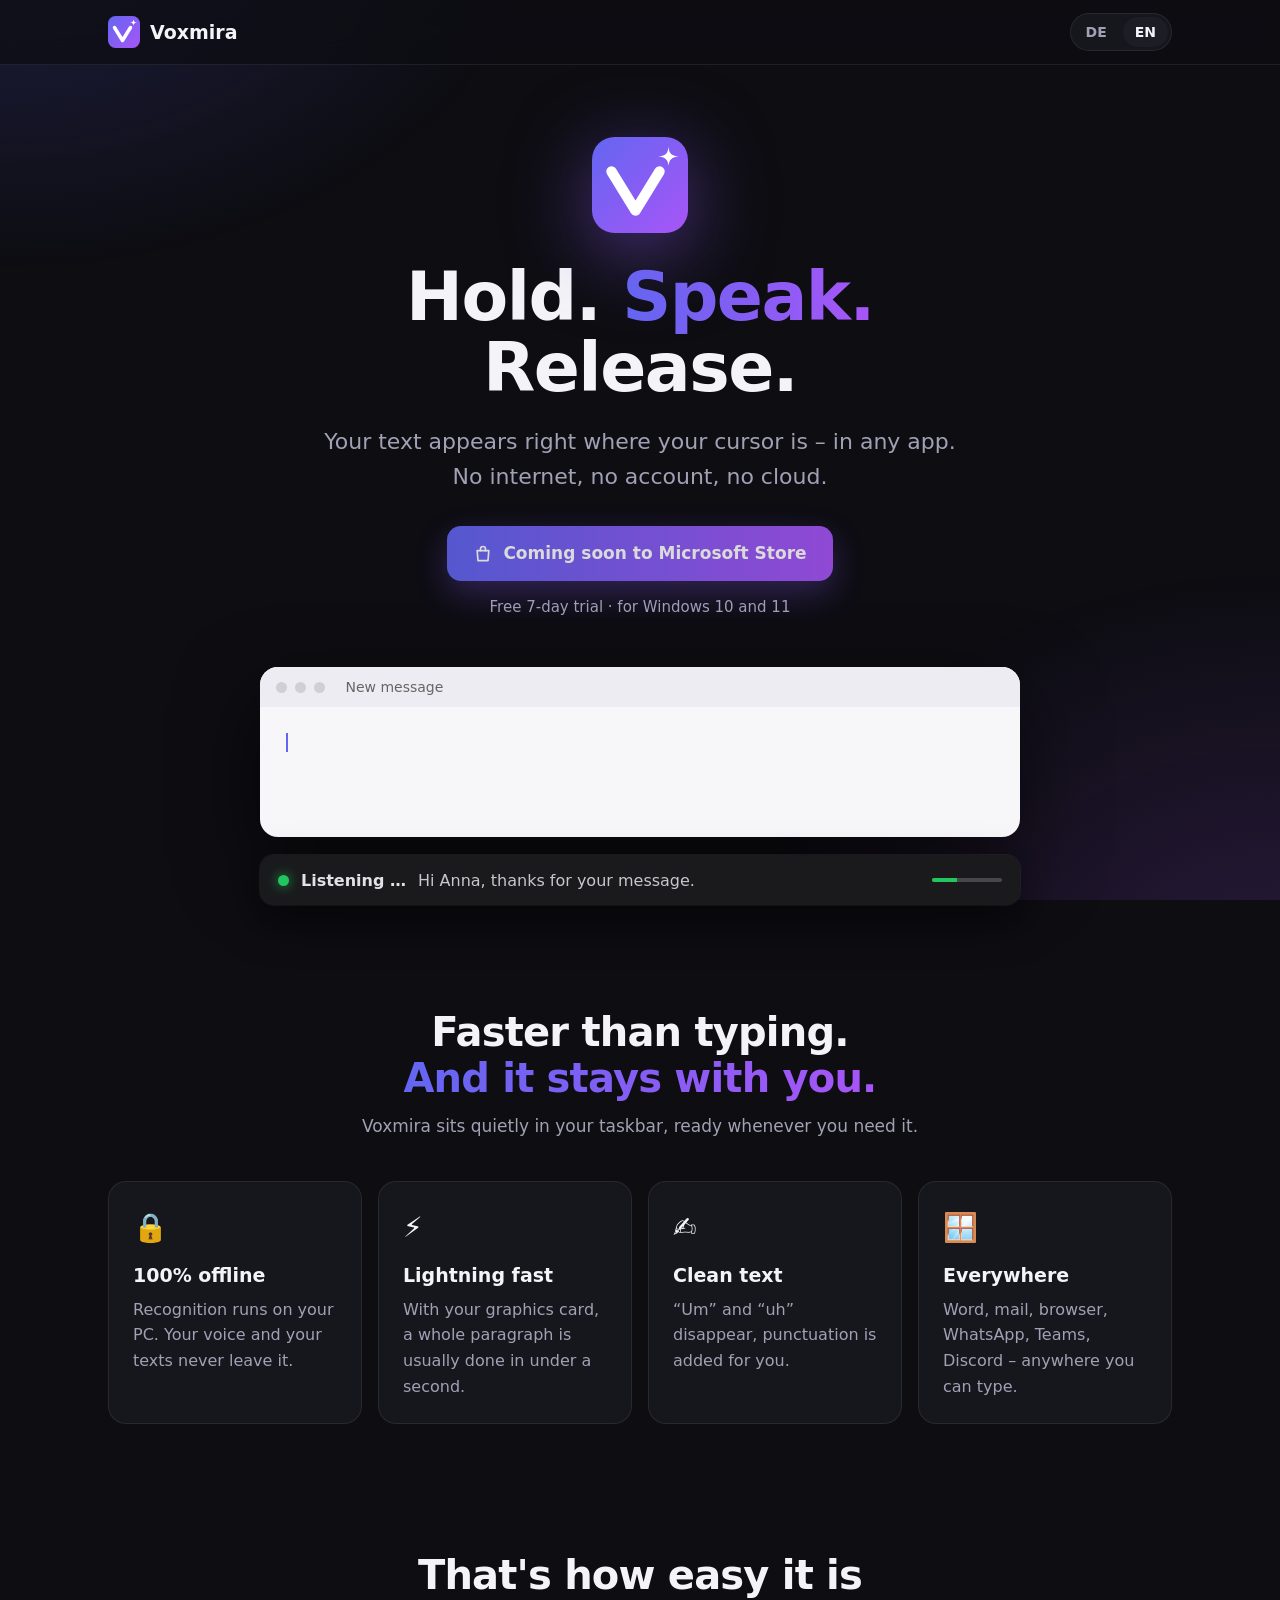
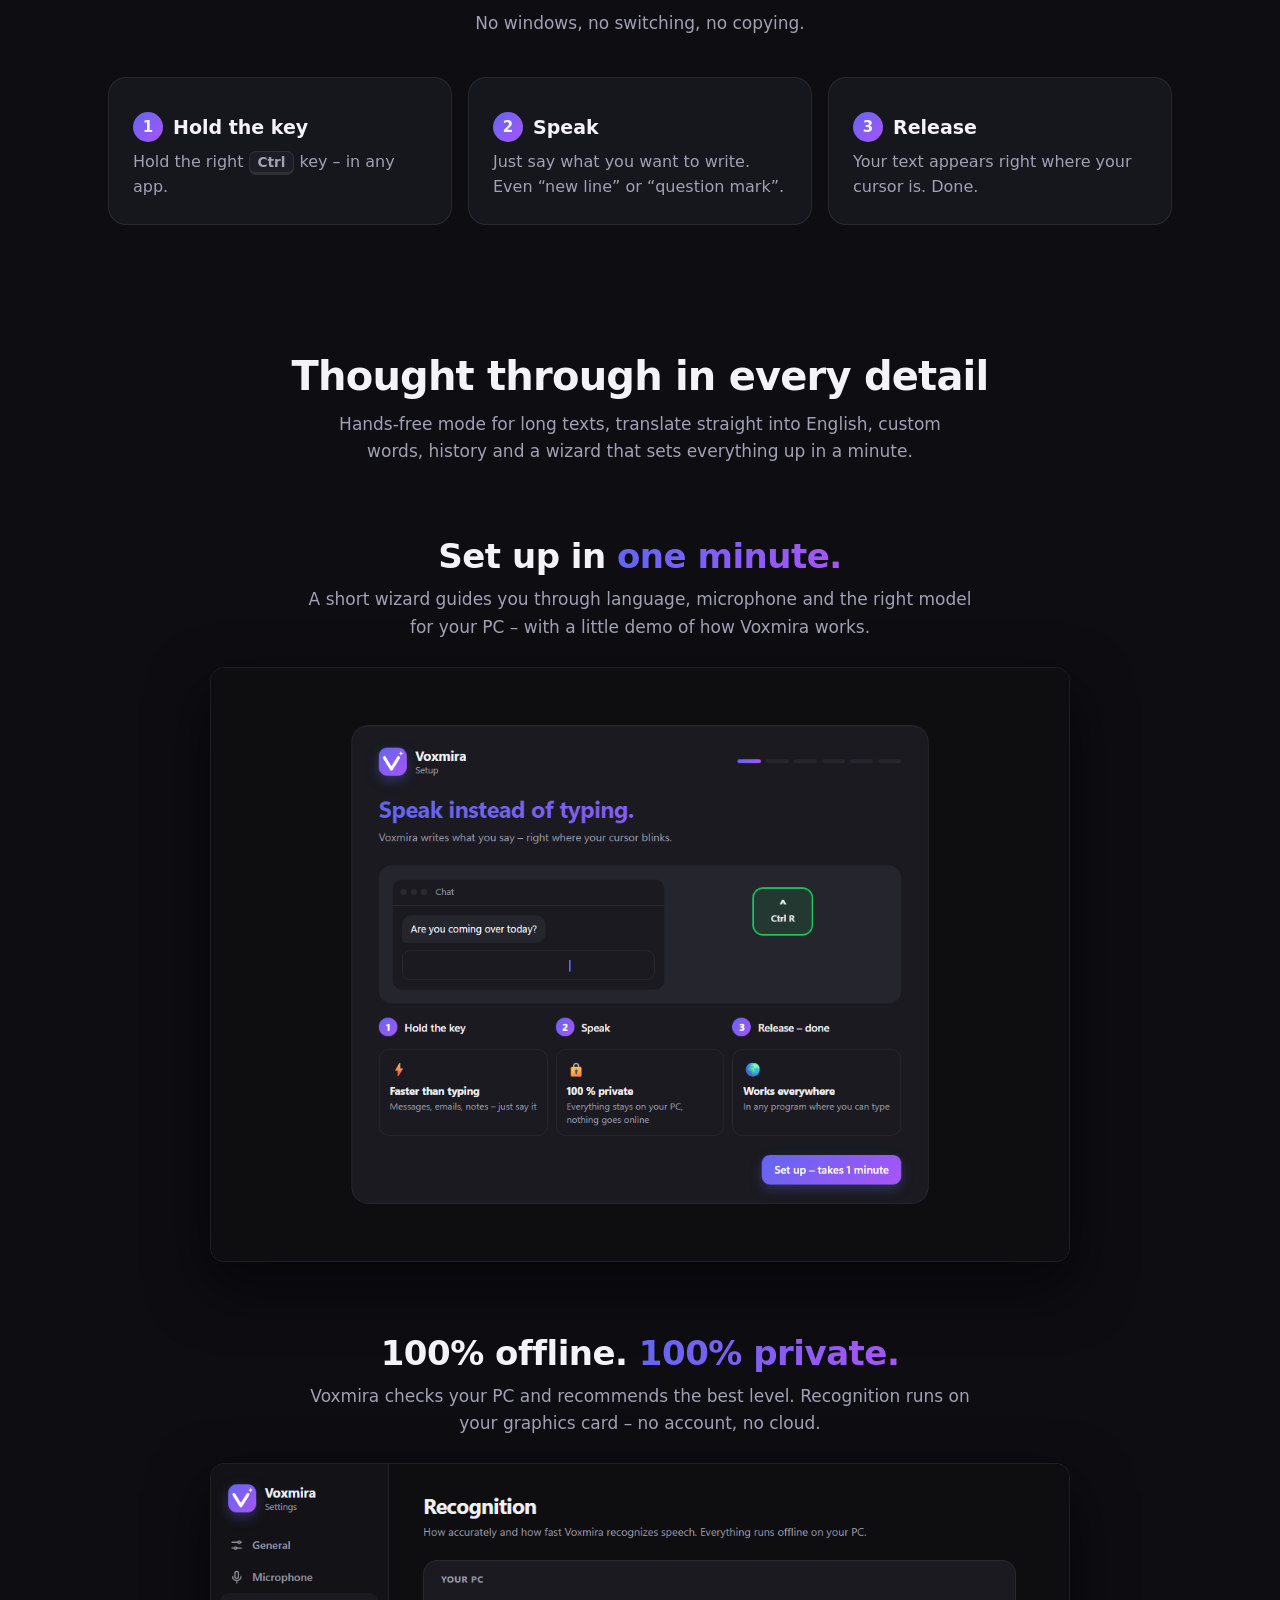
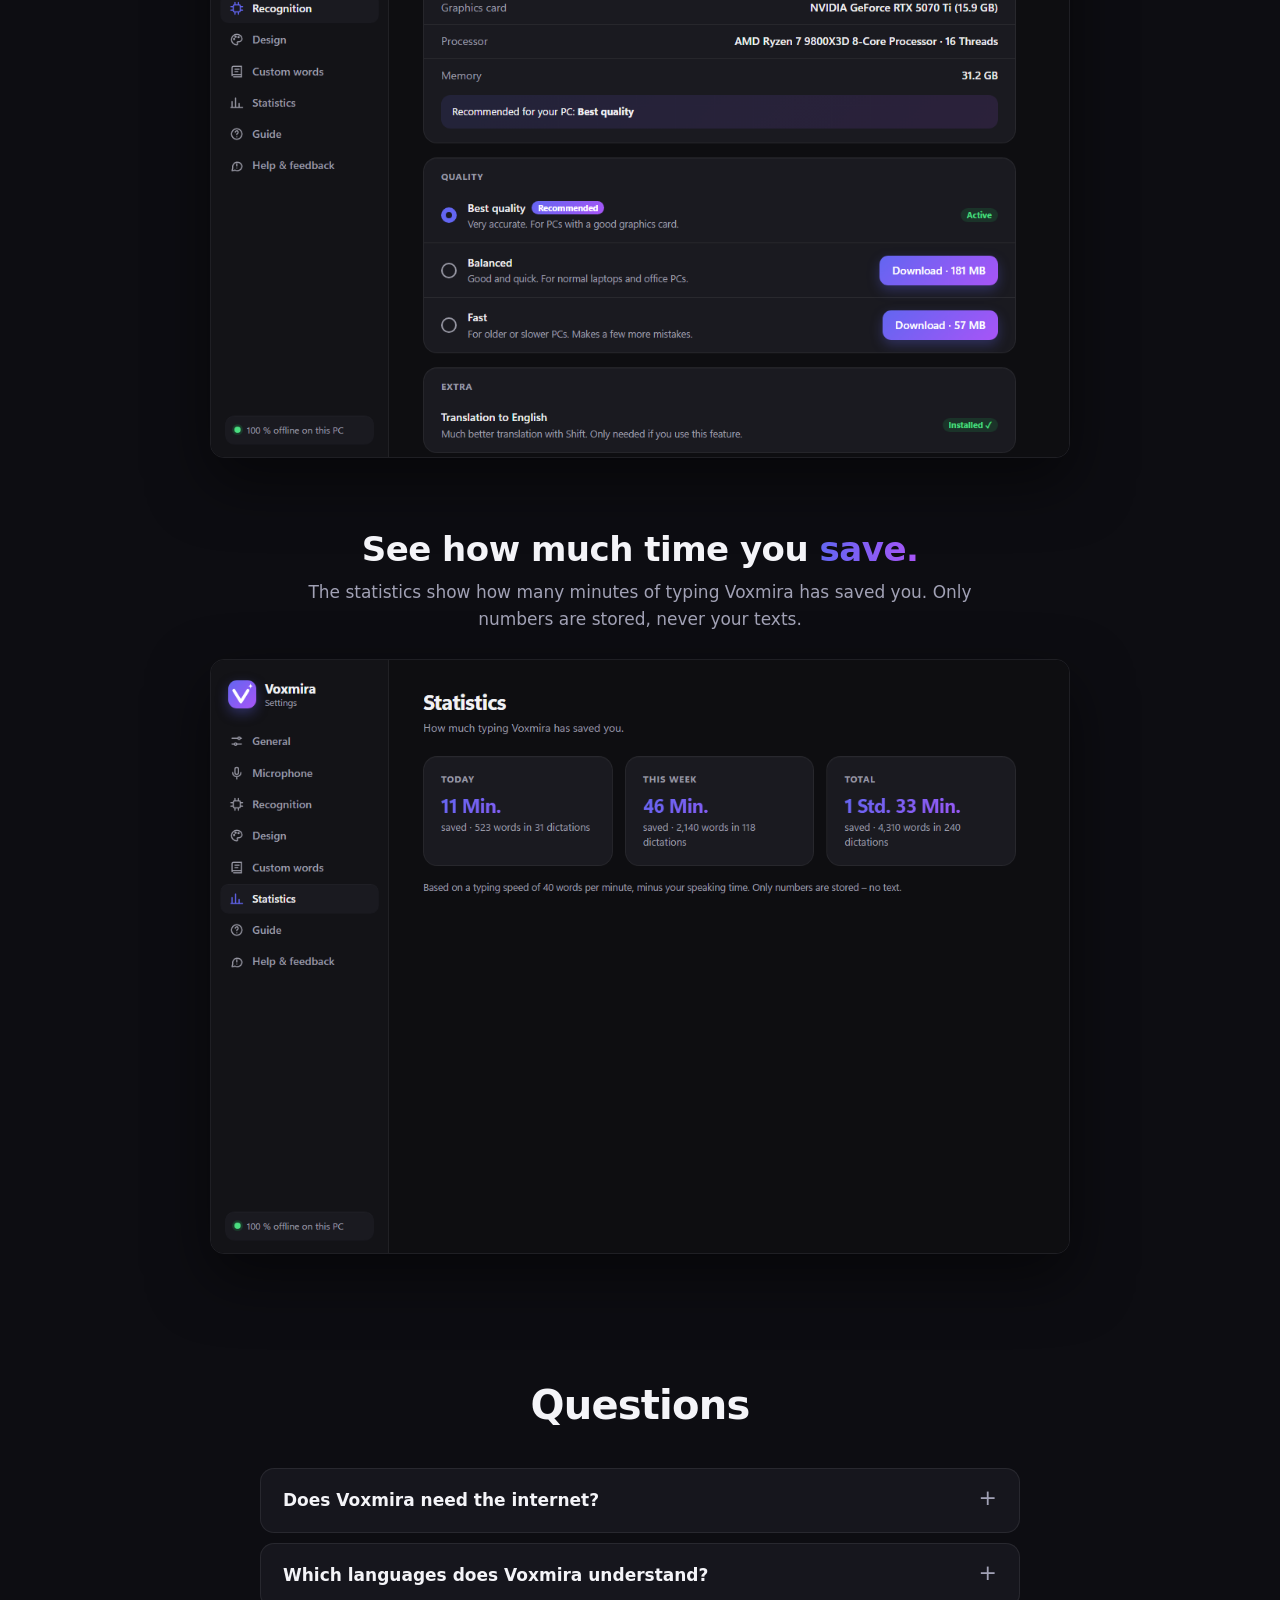
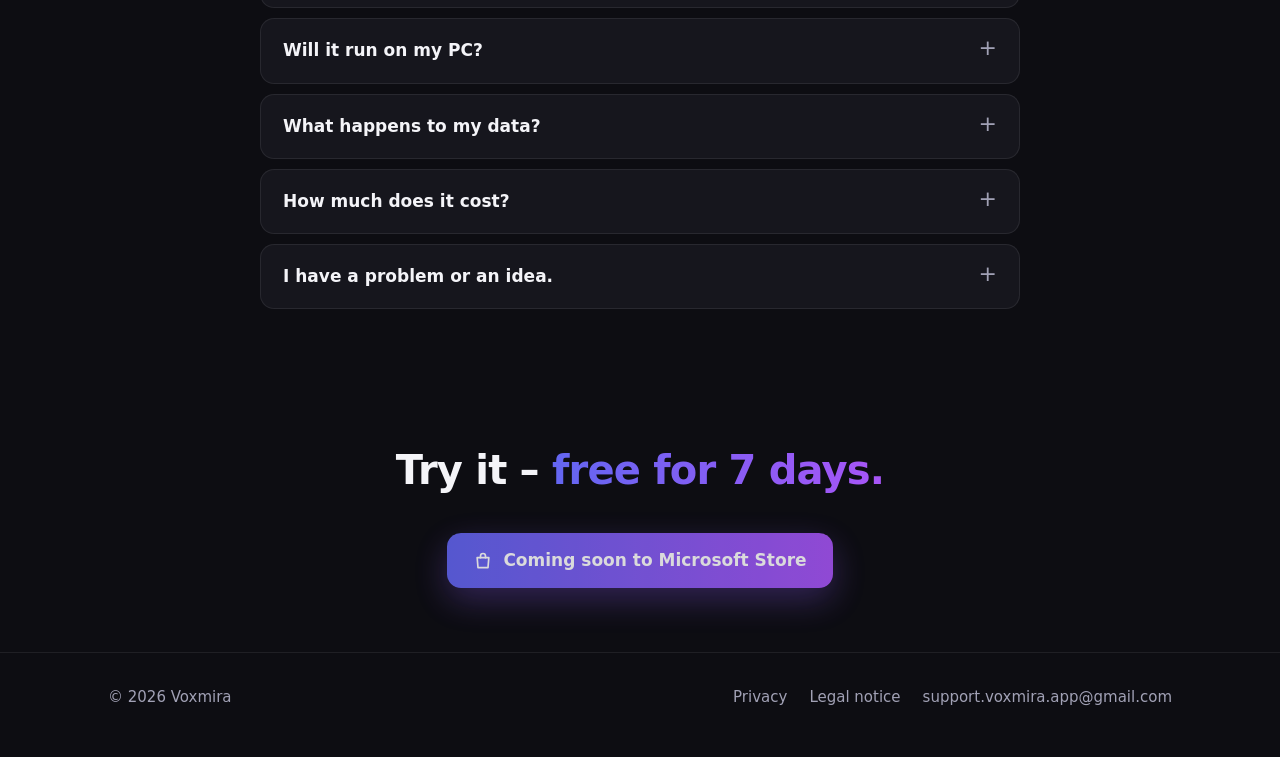
==== index.html @ 4a64843c "Datenschutz: USA-Übermittlung, Gmail, Speicherdauer, Rechtsgrundlage Download; Impressum: Wirtschaft" ====
<!doctype html>
<html lang="de" data-lang="de">
<head>
<meta charset="utf-8">
<meta name="viewport" content="width=device-width, initial-scale=1">
<title>Voxmira – Sprechen statt tippen</title>
<meta name="description" content="Voxmira: Taste halten, sprechen, loslassen – dein Text steht sofort dort, wo der Cursor blinkt. In jedem Programm, 100 % offline. Für Windows.">
<meta property="og:title" content="Voxmira – Sprechen statt tippen">
<meta property="og:description" content="Taste halten, sprechen, loslassen. In jedem Programm, 100 % offline.">
<!-- Vorschau beim Teilen (WhatsApp, X, …): Bild-Adresse muss vollständig sein. Bei eigener Domain hier anpassen. -->
<meta property="og:type" content="website">
<meta property="og:url" content="https://voxmira.github.io/">
<meta property="og:site_name" content="Voxmira">
<meta property="og:image" content="https://voxmira.github.io/img/werbebild-de.png">
<meta property="og:image:width" content="1920">
<meta property="og:image:height" content="1080">
<meta name="twitter:card" content="summary_large_image">
<link rel="icon" href="logo.svg" type="image/svg+xml">
<link rel="stylesheet" href="style.css?v=5">
<script src="config.js?v=5"></script>
</head>
<body>

<header class="top">
  <div class="wrap">
    <a class="brand" href="./"><img src="logo.svg" alt="">Voxmira</a>
    <div class="langs" role="group" aria-label="Sprache / Language">
      <button data-l="de" onclick="setLang('de')">DE</button>
      <button data-l="en" onclick="setLang('en')">EN</button>
    </div>
  </div>
</header>

<main>
  <div class="wrap hero">
    <img class="icon" src="logo.svg" alt="Voxmira">
    <h1 lang="de">Taste halten. <span class="grad">Sprechen.</span><br>Loslassen.</h1>
    <h1 lang="en">Hold. <span class="grad">Speak.</span><br>Release.</h1>
    <p class="lead" lang="de">Dein Text steht sofort dort, wo der Cursor blinkt – in jedem Programm. Ohne Internet, ohne Konto, ohne Cloud.</p>
    <p class="lead" lang="en">Your text appears right where your cursor is – in any app. No internet, no account, no cloud.</p>
    <a class="btn" data-store>
      <svg viewBox="0 0 24 24" fill="none" stroke="currentColor" stroke-width="2" stroke-linecap="round" stroke-linejoin="round"><path d="M5 8h14l-1 12H6L5 8z"/><path d="M9 8V6a3 3 0 0 1 6 0v2"/></svg>
      <span data-store-label>Im Microsoft Store holen</span>
    </a>
    <p class="note" lang="de">7 Tage kostenlos testen · für Windows 10 und 11</p>
    <p class="note" lang="en">Free 7-day trial · for Windows 10 and 11</p>

    <!-- Kleine Vorführung: Text wird diktiert und eingefügt -->
    <div class="demo" aria-hidden="true">
      <div class="win">
        <div class="bar"><i></i><i></i><i></i>&nbsp;<span lang="de">Neue Nachricht</span><span lang="en">New message</span></div>
        <div class="body"><span id="demoText"></span><span class="caret"></span></div>
      </div>
      <div class="vbar idle" id="demoBar"><div class="dot"></div><b id="demoStatus"></b><span id="demoLive"></span><div class="lvl"><i id="demoLvl"></i></div></div>
    </div>
  </div>

  <section>
    <div class="wrap">
      <h2 lang="de">Schneller als tippen.<br><span class="grad">Und es bleibt bei dir.</span></h2>
      <h2 lang="en">Faster than typing.<br><span class="grad">And it stays with you.</span></h2>
      <p class="sub" lang="de">Voxmira sitzt unauffällig in der Taskleiste und ist da, wann immer du es brauchst.</p>
      <p class="sub" lang="en">Voxmira sits quietly in your taskbar, ready whenever you need it.</p>
      <div class="grid">
        <div class="card"><div class="emo">🔒</div>
          <h3 lang="de">100 % offline</h3><h3 lang="en">100% offline</h3>
          <p lang="de">Die Erkennung läuft auf deinem PC. Deine Stimme und deine Texte gehen nirgendwohin.</p>
          <p lang="en">Recognition runs on your PC. Your voice and your texts never leave it.</p></div>
        <div class="card"><div class="emo">⚡</div>
          <h3 lang="de">Blitzschnell</h3><h3 lang="en">Lightning fast</h3>
          <p lang="de">Mit deiner Grafikkarte ist ein ganzer Absatz meist in unter einer Sekunde fertig.</p>
          <p lang="en">With your graphics card, a whole paragraph is usually done in under a second.</p></div>
        <div class="card"><div class="emo">✍️</div>
          <h3 lang="de">Sauberer Text</h3><h3 lang="en">Clean text</h3>
          <p lang="de">„Äh“ und „ähm“ verschwinden, Satzzeichen kommen von selbst.</p>
          <p lang="en">“Um” and “uh” disappear, punctuation is added for you.</p></div>
        <div class="card"><div class="emo">🪟</div>
          <h3 lang="de">Überall</h3><h3 lang="en">Everywhere</h3>
          <p lang="de">Word, Mail, Browser, WhatsApp, Teams, Discord – überall, wo du tippen kannst.</p>
          <p lang="en">Word, mail, browser, WhatsApp, Teams, Discord – anywhere you can type.</p></div>
      </div>
    </div>
  </section>

  <section>
    <div class="wrap">
      <h2 lang="de">So einfach geht's</h2><h2 lang="en">That's how easy it is</h2>
      <p class="sub" lang="de">Keine Fenster, kein Umschalten, kein Kopieren.</p>
      <p class="sub" lang="en">No windows, no switching, no copying.</p>
      <div class="grid steps">
        <div class="card">
          <h3 lang="de">Taste halten</h3><h3 lang="en">Hold the key</h3>
          <p lang="de">Halte die rechte <kbd>Strg</kbd>-Taste gedrückt – in jedem Programm.</p>
          <p lang="en">Hold the right <kbd>Ctrl</kbd> key – in any app.</p></div>
        <div class="card">
          <h3 lang="de">Sprechen</h3><h3 lang="en">Speak</h3>
          <p lang="de">Sag einfach, was du schreiben willst. Auch „neue Zeile“ oder „Fragezeichen“.</p>
          <p lang="en">Just say what you want to write. Even “new line” or “question mark”.</p></div>
        <div class="card">
          <h3 lang="de">Loslassen</h3><h3 lang="en">Release</h3>
          <p lang="de">Der Text steht sofort da, wo dein Cursor blinkt. Fertig.</p>
          <p lang="en">Your text appears right where your cursor is. Done.</p></div>
      </div>
    </div>
  </section>

  <section>
    <div class="wrap">
      <h2 lang="de">Durchdacht bis ins Detail</h2><h2 lang="en">Thought through in every detail</h2>
      <p class="sub" lang="de">Freihand-Modus für lange Texte, direkt ins Englische übersetzen, eigene Wörter, Verlauf und ein Assistent, der alles in einer Minute einrichtet.</p>
      <p class="sub" lang="en">Hands-free mode for long texts, translate straight into English, custom words, history and a wizard that sets everything up in a minute.</p>
      <div class="feature">
        <div class="ftext">
          <h3 lang="de">In einer Minute <span class="grad">eingerichtet.</span></h3>
          <h3 lang="en">Set up in <span class="grad">one minute.</span></h3>
          <p lang="de">Ein Assistent führt dich durch Sprache, Mikrofon und das passende Modell für deinen PC – mit einer kleinen Vorführung, wie Voxmira funktioniert.</p>
          <p lang="en">A short wizard guides you through language, microphone and the right model for your PC – with a little demo of how Voxmira works.</p>
        </div>
        <div class="fimg">
          <img lang="de" src="img/app-wizard-de.png" alt="Einrichtungs-Assistent" loading="lazy">
          <img lang="en" src="img/app-wizard-en.png" alt="Setup wizard" loading="lazy">
        </div>
      </div>
      <div class="feature flip">
        <div class="ftext">
          <h3 lang="de">100 % offline. <span class="grad">100 % privat.</span></h3>
          <h3 lang="en">100% offline. <span class="grad">100% private.</span></h3>
          <p lang="de">Voxmira prüft deinen PC und empfiehlt die beste Stufe. Die Erkennung läuft auf deiner Grafikkarte – kein Konto, keine Cloud.</p>
          <p lang="en">Voxmira checks your PC and recommends the best level. Recognition runs on your graphics card – no account, no cloud.</p>
        </div>
        <div class="fimg">
          <img lang="de" src="img/app-erkennung-de.png" alt="Erkennung und PC-Prüfung" loading="lazy">
          <img lang="en" src="img/app-erkennung-en.png" alt="Recognition and PC check" loading="lazy">
        </div>
      </div>
      <div class="feature">
        <div class="ftext">
          <h3 lang="de">Sieh, wie viel Zeit du <span class="grad">sparst.</span></h3>
          <h3 lang="en">See how much time you <span class="grad">save.</span></h3>
          <p lang="de">Die Statistik zeigt dir, wie viele Minuten Tipparbeit Voxmira dir abgenommen hat. Gespeichert werden nur Zahlen, nie deine Texte.</p>
          <p lang="en">The statistics show how many minutes of typing Voxmira has saved you. Only numbers are stored, never your texts.</p>
        </div>
        <div class="fimg">
          <img lang="de" src="img/app-statistik-de.png" alt="Statistik" loading="lazy">
          <img lang="en" src="img/app-statistik-en.png" alt="Statistics" loading="lazy">
        </div>
      </div>
    </div>
  </section>

  <section>
    <div class="wrap">
      <h2 lang="de">Häufige Fragen</h2><h2 lang="en">Questions</h2>
      <p class="sub"></p>
      <div class="faq">
        <details><summary><span lang="de">Braucht Voxmira Internet?</span><span lang="en">Does Voxmira need the internet?</span></summary>
          <p lang="de">Nur einmal: Beim Einrichten lädt Voxmira das Sprachmodell herunter (je nach Stufe 57–547 MB). Danach funktioniert alles komplett offline.</p>
          <p lang="en">Only once: during setup, Voxmira downloads the speech model (57–547 MB depending on the level). After that, everything works completely offline.</p></details>
        <details><summary><span lang="de">Welche Sprachen versteht Voxmira?</span><span lang="en">Which languages does Voxmira understand?</span></summary>
          <p lang="de">Deutsch und Englisch – oder beides mit automatischer Erkennung. Mit gehaltener Shift-Taste übersetzt Voxmira dein Gesprochenes direkt ins Englische.</p>
          <p lang="en">German and English – or both with automatic detection. Hold Shift as well and Voxmira translates what you say straight into English.</p></details>
        <details><summary><span lang="de">Läuft das auf meinem PC?</span><span lang="en">Will it run on my PC?</span></summary>
          <p lang="de">Windows 10 (ab Version 2004) oder Windows 11, 64 Bit, mindestens 4 GB Arbeitsspeicher (besser 8 GB) und ein Mikrofon. Mit Grafikkarte ist Voxmira am schnellsten, ältere PCs nutzen den Prozessor. Der Assistent prüft deinen PC und empfiehlt die passende Stufe.</p>
          <p lang="en">Windows 10 (version 2004 or later) or Windows 11, 64-bit, at least 4 GB RAM (8 GB recommended) and a microphone. Voxmira is fastest with a graphics card; older PCs use the processor. The wizard checks your PC and recommends the right level.</p></details>
        <details><summary><span lang="de">Was passiert mit meinen Daten?</span><span lang="en">What happens to my data?</span></summary>
          <p lang="de">Nichts – sie bleiben auf deinem PC. Aufnahmen werden nach der Erkennung verworfen, Tastendrücke nur zur Erkennung der Sprechtaste ausgewertet und nie gespeichert. Details in der <a href="datenschutz.html">Datenschutzerklärung</a>.</p>
          <p lang="en">Nothing – they stay on your PC. Recordings are discarded after recognition, key presses are only used to detect the push-to-talk key and are never stored. Details in the <a href="datenschutz.html">privacy policy</a>.</p></details>
        <details><summary><span lang="de">Was kostet Voxmira?</span><span lang="en">How much does it cost?</span></summary>
          <p lang="de">Du kannst Voxmira 7 Tage kostenlos und ohne Einschränkungen testen. Danach kaufst du es einmalig im Microsoft Store – kein Abo.</p>
          <p lang="en">You can try Voxmira free for 7 days without limits. After that, you buy it once in the Microsoft Store – no subscription.</p></details>
        <details><summary><span lang="de">Ich habe ein Problem oder eine Idee.</span><span lang="en">I have a problem or an idea.</span></summary>
          <p lang="de">Schreib uns an <a data-mail></a>. In Voxmira unter „Hilfe &amp; Feedback“ kannst du auch einen Analysebericht mitschicken (ohne deine diktierten Texte).</p>
          <p lang="en">Write to us at <a data-mail></a>. In Voxmira under “Help &amp; feedback” you can also attach a diagnostic report (without your dictated texts).</p></details>
      </div>
    </div>
  </section>

  <section class="cta">
    <div class="wrap">
      <h2 lang="de">Probier es aus – <span class="grad">7 Tage gratis.</span></h2>
      <h2 lang="en">Try it – <span class="grad">free for 7 days.</span></h2>
      <p class="sub"></p>
      <a class="btn" data-store>
        <svg viewBox="0 0 24 24" fill="none" stroke="currentColor" stroke-width="2" stroke-linecap="round" stroke-linejoin="round"><path d="M5 8h14l-1 12H6L5 8z"/><path d="M9 8V6a3 3 0 0 1 6 0v2"/></svg>
        <span data-store-label>Im Microsoft Store holen</span>
      </a>
    </div>
  </section>
</main>

<footer>
  <div class="wrap">
    <span>© 2026 Voxmira</span>
    <nav>
      <a href="datenschutz.html"><span lang="de">Datenschutz</span><span lang="en">Privacy</span></a>
      <a href="impressum.html"><span lang="de">Impressum</span><span lang="en">Legal notice</span></a>
      <a data-mail></a>
    </nav>
  </div>
</footer>

<script>
// Vorführung: Leiste hört zu, Text erscheint live, beim „Loslassen“ landet er im Fenster
(function () {
  const S = {
    de: { idle: 'Bereit', rec: 'Ich höre zu …', lines: ['Hallo Anna, danke für deine Nachricht.', 'Ich schicke dir die Unterlagen heute Nachmittag.', 'Hast du am Freitag Zeit für einen Kaffee?'] },
    en: { idle: 'Ready', rec: 'Listening …', lines: ['Hi Anna, thanks for your message.', 'I’ll send you the documents this afternoon.', 'Do you have time for a coffee on Friday?'] },
  };
  const text = document.getElementById('demoText'), bar = document.getElementById('demoBar'),
        status = document.getElementById('demoStatus'), live = document.getElementById('demoLive'), lvl = document.getElementById('demoLvl');
  const reduce = window.matchMedia('(prefers-reduced-motion: reduce)').matches;
  const wait = ms => new Promise(r => setTimeout(r, ms));
  let lastLang = null;

  async function run() {
    for (;;) {
      const L = S[document.documentElement.dataset.lang] || S.de;
      lastLang = document.documentElement.dataset.lang;
      text.textContent = '';
      if (reduce) { text.textContent = L.lines.join(' '); status.textContent = L.idle; live.textContent = ''; return; }
      for (const line of L.lines) {
        bar.classList.add('idle'); status.textContent = L.idle; live.textContent = ''; lvl.style.width = '0';
        await wait(900);
        bar.classList.remove('idle'); status.textContent = L.rec;
        const words = line.split(' ');
        for (let i = 1; i <= words.length; i++) {
          live.textContent = words.slice(0, i).join(' ');
          lvl.style.width = (35 + Math.random() * 60) + '%';
          await wait(230);
          if (document.documentElement.dataset.lang !== lastLang) break;
        }
        if (document.documentElement.dataset.lang !== lastLang) break;
        lvl.style.width = '0';
        await wait(250);
        text.textContent += (text.textContent ? ' ' : '') + line;
        bar.classList.add('idle'); status.textContent = L.idle; live.textContent = '';
        await wait(700);
      }
      if (document.documentElement.dataset.lang !== lastLang) continue; // Sprache gewechselt: sofort neu starten
      await wait(2200);
    }
  }
  document.addEventListener('DOMContentLoaded', run);
  // App-Ansichten antippen = in voller Größe öffnen (vor allem am Handy hilfreich)
  document.addEventListener('DOMContentLoaded', () => document.querySelectorAll('.fimg img').forEach(i => {
    i.style.cursor = 'zoom-in';
    i.addEventListener('click', () => window.open(i.src, '_blank', 'noopener'));
  }));
})();
</script>
</body>
</html>
---- style.css ----
:root {
  --bg: #0d0d12;
  --surface: #16161d;
  --surface-2: #1d1d26;
  --border: rgba(255, 255, 255, .08);
  --text: #f4f4f8;
  --muted: #a1a1b5;
  --v1: #6366f1;
  --v2: #a855f7;
  --green: #22c55e;
  --radius: 18px;
  color-scheme: dark;
}

* { box-sizing: border-box; }
html { scroll-behavior: smooth; }
body {
  margin: 0;
  background: var(--bg);
  color: var(--text);
  font-family: "Segoe UI Variable Text", "Segoe UI", system-ui, -apple-system, sans-serif;
  font-size: 17px;
  line-height: 1.6;
  -webkit-font-smoothing: antialiased;
}
body::before {
  content: "";
  position: fixed; inset: 0; z-index: -1; pointer-events: none;
  background:
    radial-gradient(900px 600px at 0% -10%, rgba(99, 102, 241, .22), transparent 60%),
    radial-gradient(900px 700px at 100% 110%, rgba(168, 85, 247, .18), transparent 60%);
}

/* Sprachumschaltung: Inhalte gibt es doppelt, sichtbar ist nur die aktive Sprache */
html[data-lang="de"] [lang="en"]:not(html),
html[data-lang="en"] [lang="de"]:not(html) { display: none !important; }

a { color: #c4b5fd; }
a:hover { color: #ddd6fe; }
img { max-width: 100%; display: block; }

.wrap { max-width: 1120px; margin: 0 auto; padding: 0 16px; }
@media (min-width: 640px) { .wrap { padding: 0 28px; } }

.grad {
  background: linear-gradient(90deg, var(--v1), var(--v2));
  -webkit-background-clip: text; background-clip: text; color: transparent;
}

/* Kopfzeile */
header.top { position: sticky; top: 0; z-index: 10; backdrop-filter: blur(14px); background: rgba(13, 13, 18, .72); border-bottom: 1px solid var(--border); }
header.top .wrap { display: flex; align-items: center; justify-content: space-between; height: 64px; gap: 12px; }
.brand { display: flex; align-items: center; gap: 10px; font-weight: 700; font-size: 19px; color: var(--text); text-decoration: none; }
.brand img { width: 32px; height: 32px; }
.langs { display: flex; gap: 4px; background: var(--surface); border: 1px solid var(--border); border-radius: 999px; padding: 3px; }
.langs button { border: 0; background: transparent; color: var(--muted); font: inherit; font-size: 14px; font-weight: 600; padding: 4px 12px; border-radius: 999px; cursor: pointer; }
html[data-lang="de"] .langs [data-l="de"], html[data-lang="en"] .langs [data-l="en"] { background: var(--surface-2); color: var(--text); }

/* Knöpfe */
.btn {
  display: inline-flex; align-items: center; gap: 10px;
  padding: 14px 26px; border-radius: 14px; font-weight: 650; font-size: 17px;
  color: #fff; text-decoration: none; cursor: pointer;
  background: linear-gradient(90deg, var(--v1), var(--v2));
  box-shadow: 0 12px 34px rgba(139, 92, 246, .35);
  transition: transform .15s ease, box-shadow .15s ease;
}
.btn:hover { color: #fff; transform: translateY(-1px); box-shadow: 0 16px 40px rgba(139, 92, 246, .45); }
.btn svg { width: 20px; height: 20px; flex: none; }
.btn.soon { cursor: default; opacity: .85; }
.btn.soon:hover { transform: none; }
.note { color: var(--muted); font-size: 15px; margin-top: 14px; }

/* Startbereich */
.hero { text-align: center; padding: 72px 0 40px; }
.hero .icon { width: 96px; height: 96px; margin: 0 auto 28px; filter: drop-shadow(0 18px 40px rgba(139, 92, 246, .5)); }
.hero h1 { font-size: clamp(38px, 7vw, 68px); line-height: 1.05; letter-spacing: -1.5px; margin: 0; font-weight: 750; }
.hero p.lead { font-size: clamp(18px, 2.4vw, 22px); color: var(--muted); max-width: 640px; margin: 20px auto 32px; }

/* Vorführung: Fenster + Leiste */
.demo { max-width: 760px; margin: 48px auto 0; text-align: left; }
.demo .win { background: #f7f7fa; color: #1e1e23; border-radius: var(--radius); overflow: hidden; box-shadow: 0 30px 80px rgba(0, 0, 0, .55); }
.demo .win .bar { height: 40px; background: #ececf2; display: flex; align-items: center; gap: 8px; padding: 0 16px; font-size: 14px; color: #666; }
.demo .win .bar i { width: 11px; height: 11px; border-radius: 50%; background: #cfcfd8; display: block; }
.demo .win .body { padding: 22px 26px; min-height: 130px; font-size: 18px; }
.caret { display: inline-block; width: 2px; height: 1.1em; background: var(--v1); vertical-align: -3px; animation: blink 1s steps(1) infinite; }
@keyframes blink { 50% { opacity: 0; } }
.vbar { display: flex; align-items: center; gap: 12px; margin-top: 18px; height: 50px; padding: 0 18px; border-radius: 14px; background: rgba(28, 28, 30, .96); box-shadow: 0 16px 40px rgba(0, 0, 0, .5), 0 0 0 1px var(--border); font-size: 16px; transition: opacity .3s; }
.vbar .dot { width: 11px; height: 11px; border-radius: 50%; background: var(--green); box-shadow: 0 0 12px rgba(34, 197, 94, .8); flex: none; }
.vbar.idle .dot { background: #8b5cf6; box-shadow: none; }
.vbar b { flex: none; color: #e1e1e6; }
.vbar span { flex: 1; color: #c6c6cc; white-space: nowrap; overflow: hidden; text-overflow: ellipsis; min-width: 0; }
.vbar .lvl { width: 70px; height: 4px; background: #47474d; border-radius: 2px; overflow: hidden; flex: none; }
.vbar .lvl i { display: block; height: 100%; width: 0; background: var(--green); transition: width .12s; }
kbd { font-family: inherit; font-size: .85em; font-weight: 700; padding: 2px 8px; border-radius: 7px; background: var(--surface-2); border: 1px solid var(--border); border-bottom-width: 3px; }

/* Abschnitte */
section { padding: 64px 0; }
section h2 { font-size: clamp(28px, 4.2vw, 40px); letter-spacing: -.8px; line-height: 1.15; margin: 0 0 12px; text-align: center; }
section p.sub { text-align: center; color: var(--muted); max-width: 620px; margin: 0 auto 40px; }

.grid { display: grid; gap: 16px; grid-template-columns: repeat(auto-fit, minmax(230px, 1fr)); }
.card { background: var(--surface); border: 1px solid var(--border); border-radius: var(--radius); padding: 24px; }
.card .emo { font-size: 28px; }
.card h3 { margin: 10px 0 6px; font-size: 19px; }
.card p { margin: 0; color: var(--muted); font-size: 16px; }

.steps { counter-reset: s; }
.steps .card h3::before { counter-increment: s; content: counter(s); display: inline-grid; place-items: center; width: 30px; height: 30px; margin-right: 10px; border-radius: 50%; background: linear-gradient(135deg, var(--v1), var(--v2)); font-size: 15px; vertical-align: 2px; }

/* Funktionen mit großen App-Ansichten: Text oben, Bild darunter in (fast) Originalgröße – sonst ist die App-Schrift zu klein */
.feature { margin-top: 72px; }
.ftext { max-width: 680px; margin: 0 auto 26px; text-align: center; }
.feature h3 { font-size: clamp(24px, 3.2vw, 34px); line-height: 1.15; letter-spacing: -.5px; margin: 0 0 10px; }
.feature p { color: var(--muted); margin: 0; }
.fimg { max-width: 860px; margin: 0 auto; }
.fimg img { width: 100%; border-radius: 14px; border: 1px solid var(--border); box-shadow: 0 24px 60px rgba(0, 0, 0, .5); }

/* Fragen */
.faq { max-width: 760px; margin: 0 auto; }
.faq details { background: var(--surface); border: 1px solid var(--border); border-radius: 14px; padding: 0 22px; margin-bottom: 10px; }
.faq summary { cursor: pointer; padding: 18px 0; font-weight: 650; list-style: none; display: flex; justify-content: space-between; gap: 12px; }
.faq summary::-webkit-details-marker { display: none; }
.faq summary::after { content: "+"; color: var(--muted); font-weight: 400; font-size: 22px; line-height: 1; }
.faq details[open] summary::after { content: "–"; }
.faq details p { margin: 0 0 18px; color: var(--muted); }

.cta { text-align: center; }

/* Fußzeile */
footer { border-top: 1px solid var(--border); padding: 32px 0 48px; color: var(--muted); font-size: 15px; }
footer .wrap { display: flex; flex-wrap: wrap; gap: 14px 28px; justify-content: space-between; align-items: center; }
footer nav { display: flex; flex-wrap: wrap; gap: 8px 22px; }
footer a { color: var(--muted); text-decoration: none; }
footer a:hover { color: var(--text); }

/* Textseiten (Datenschutz, Impressum) */
.doc { max-width: 760px; margin: 0 auto; padding: 48px 0 72px; }
.doc h1 { font-size: clamp(30px, 5vw, 42px); letter-spacing: -1px; margin: 0 0 6px; }
.doc h2 { font-size: 21px; margin: 34px 0 8px; }
.doc p, .doc li { color: #d4d4de; }
.doc .muted { color: var(--muted); }
.doc code { background: var(--surface-2); padding: 1px 6px; border-radius: 6px; font-size: .92em; }
.placeholder { background: rgba(250, 204, 21, .14); color: #fde68a; padding: 0 4px; border-radius: 4px; }
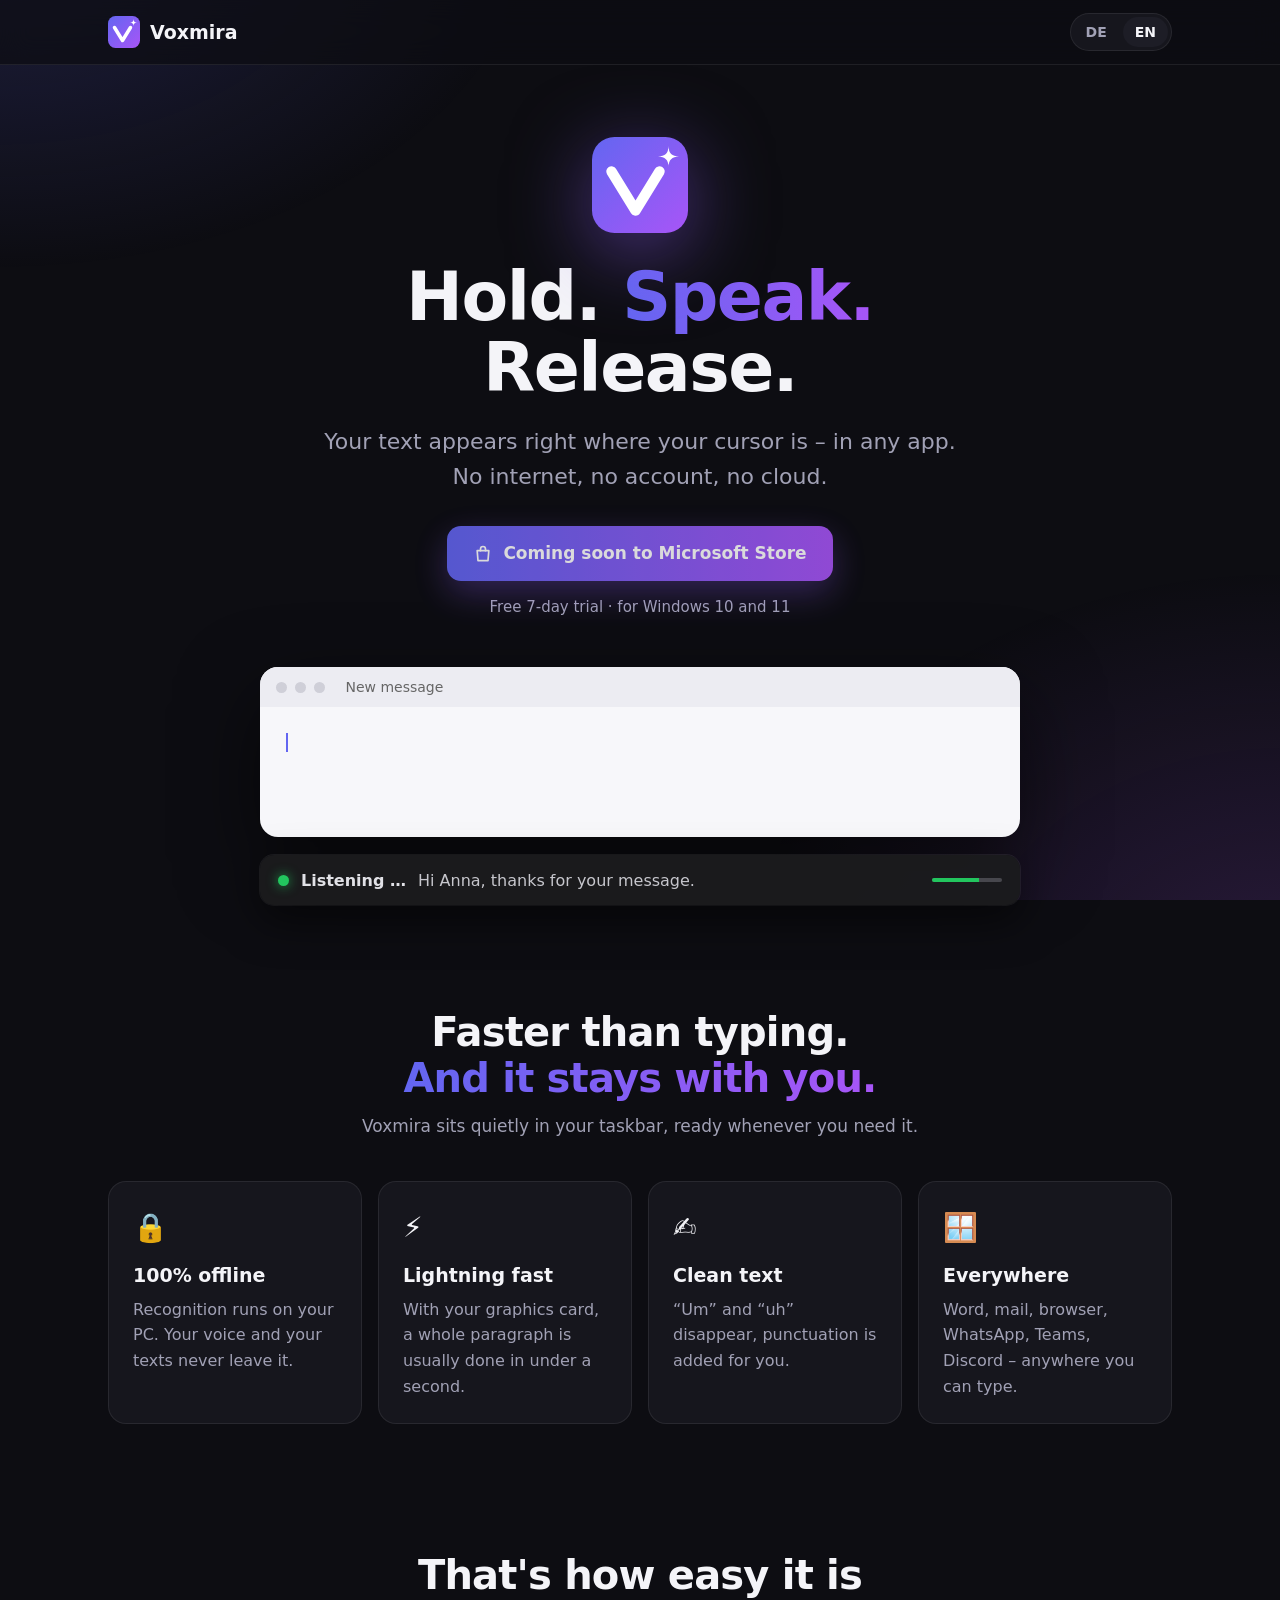
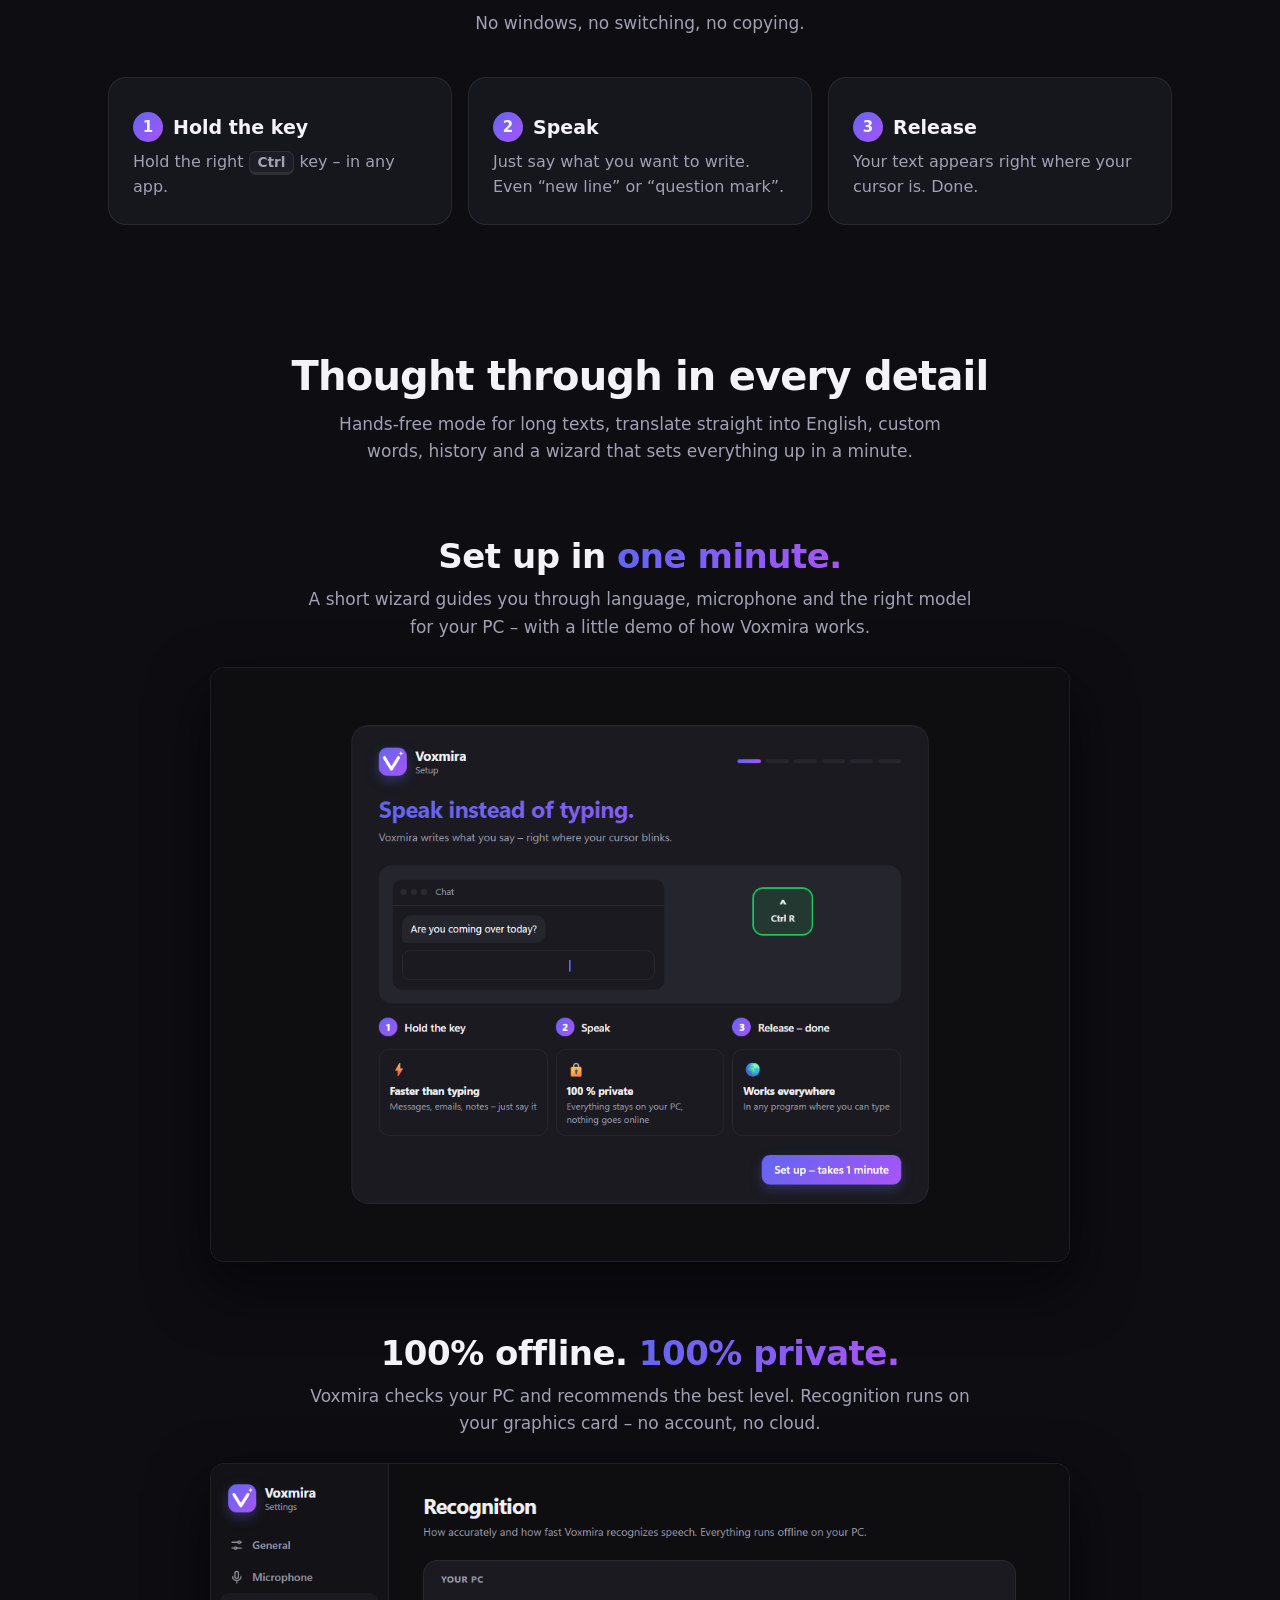
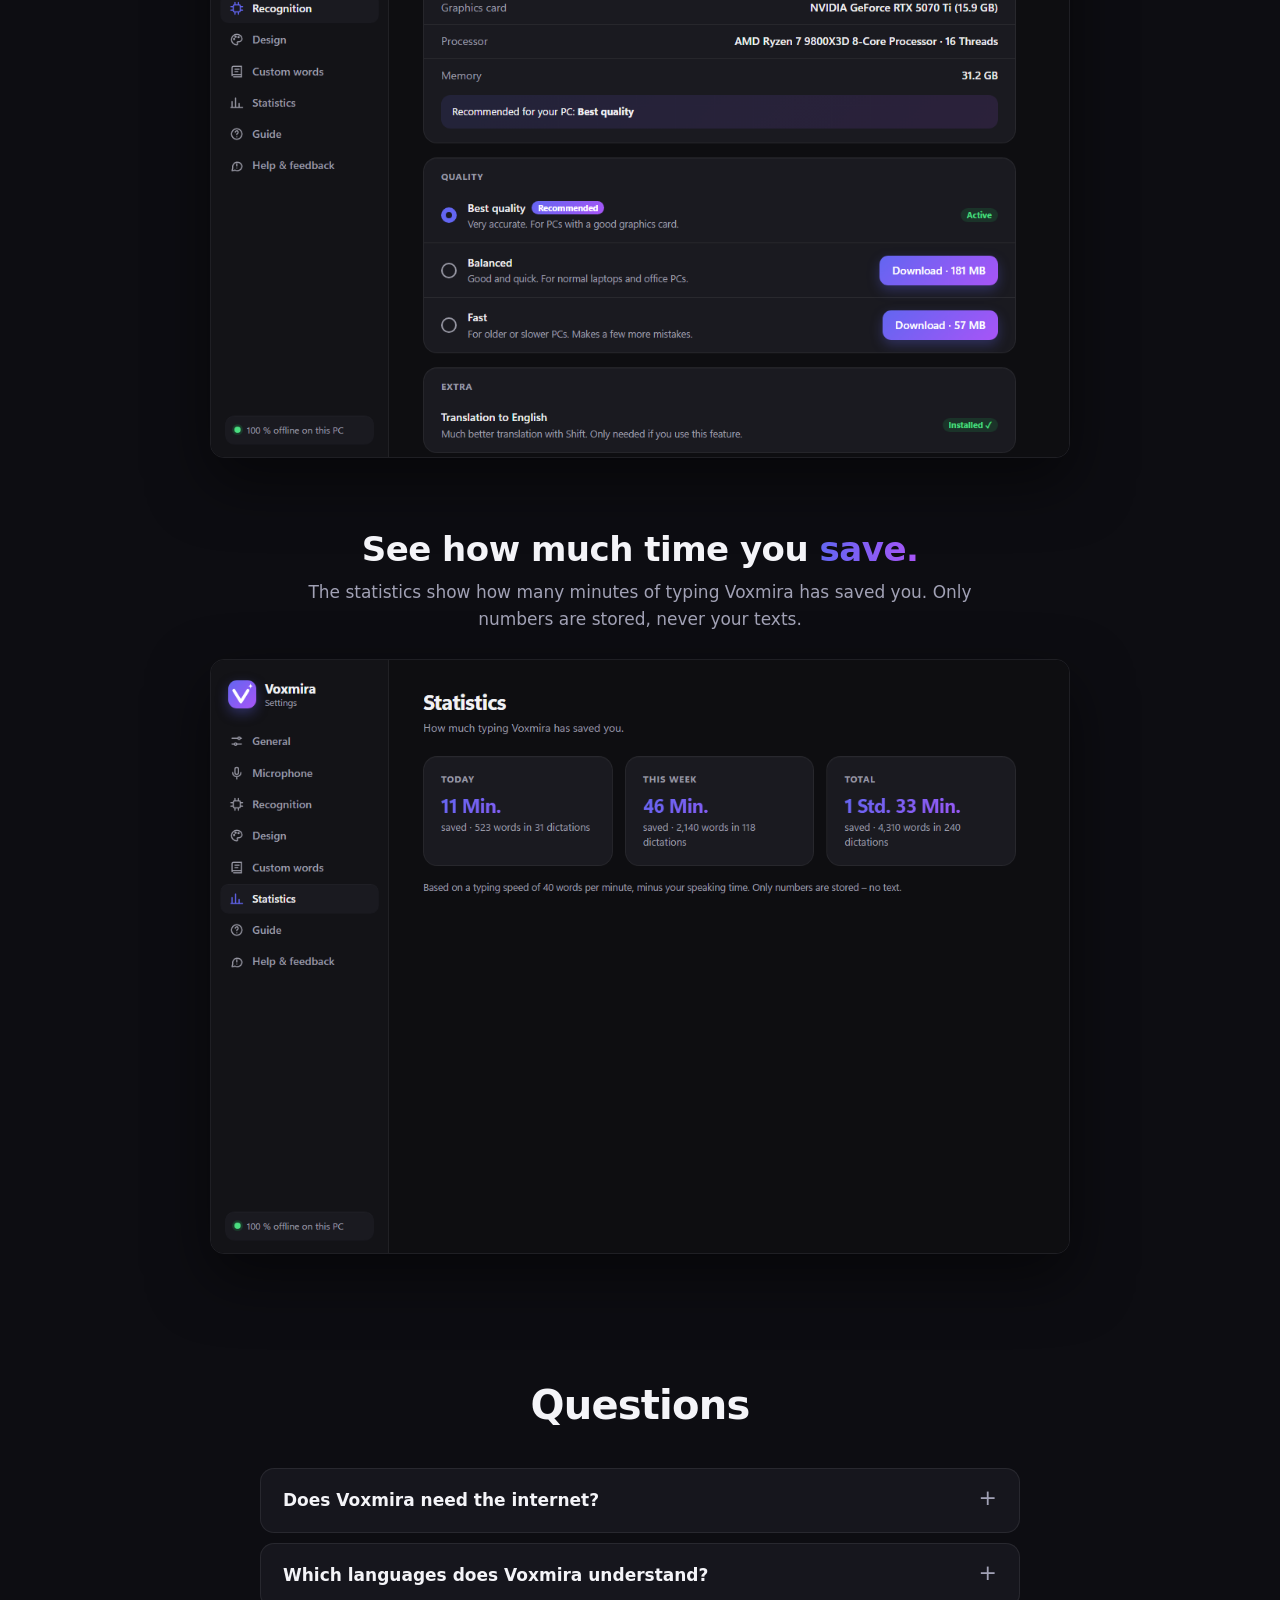
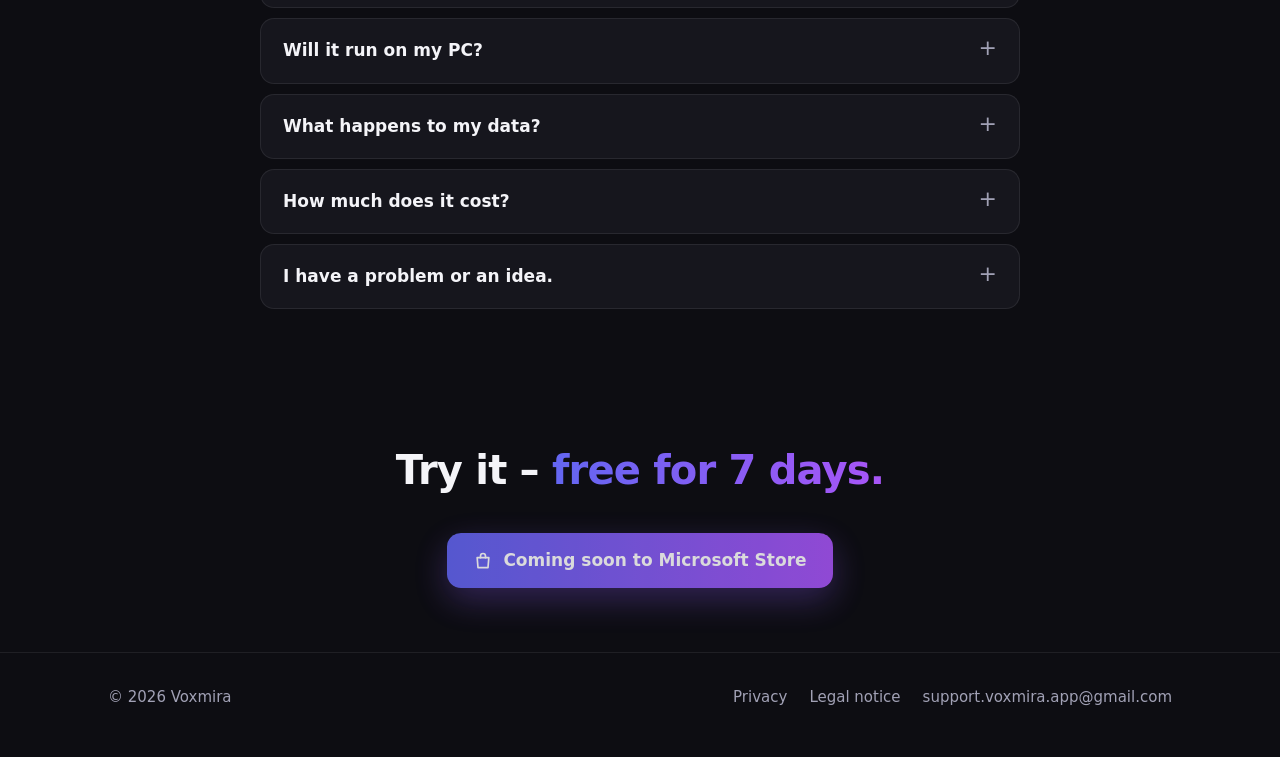
==== commit d393c3b3: "Webseite: Lupe/Klick-Vergrößern bei den App-Ansichten entfernt; Code-Check mit Fable vorgemerkt Co-A" ====
--- a/index.html
+++ b/index.html
@@ -241,11 +241,6 @@
     }
   }
   document.addEventListener('DOMContentLoaded', run);
-  // App-Ansichten antippen = in voller Größe öffnen (vor allem am Handy hilfreich)
-  document.addEventListener('DOMContentLoaded', () => document.querySelectorAll('.fimg img').forEach(i => {
-    i.style.cursor = 'zoom-in';
-    i.addEventListener('click', () => window.open(i.src, '_blank', 'noopener'));
-  }));
 })();
 </script>
 </body>
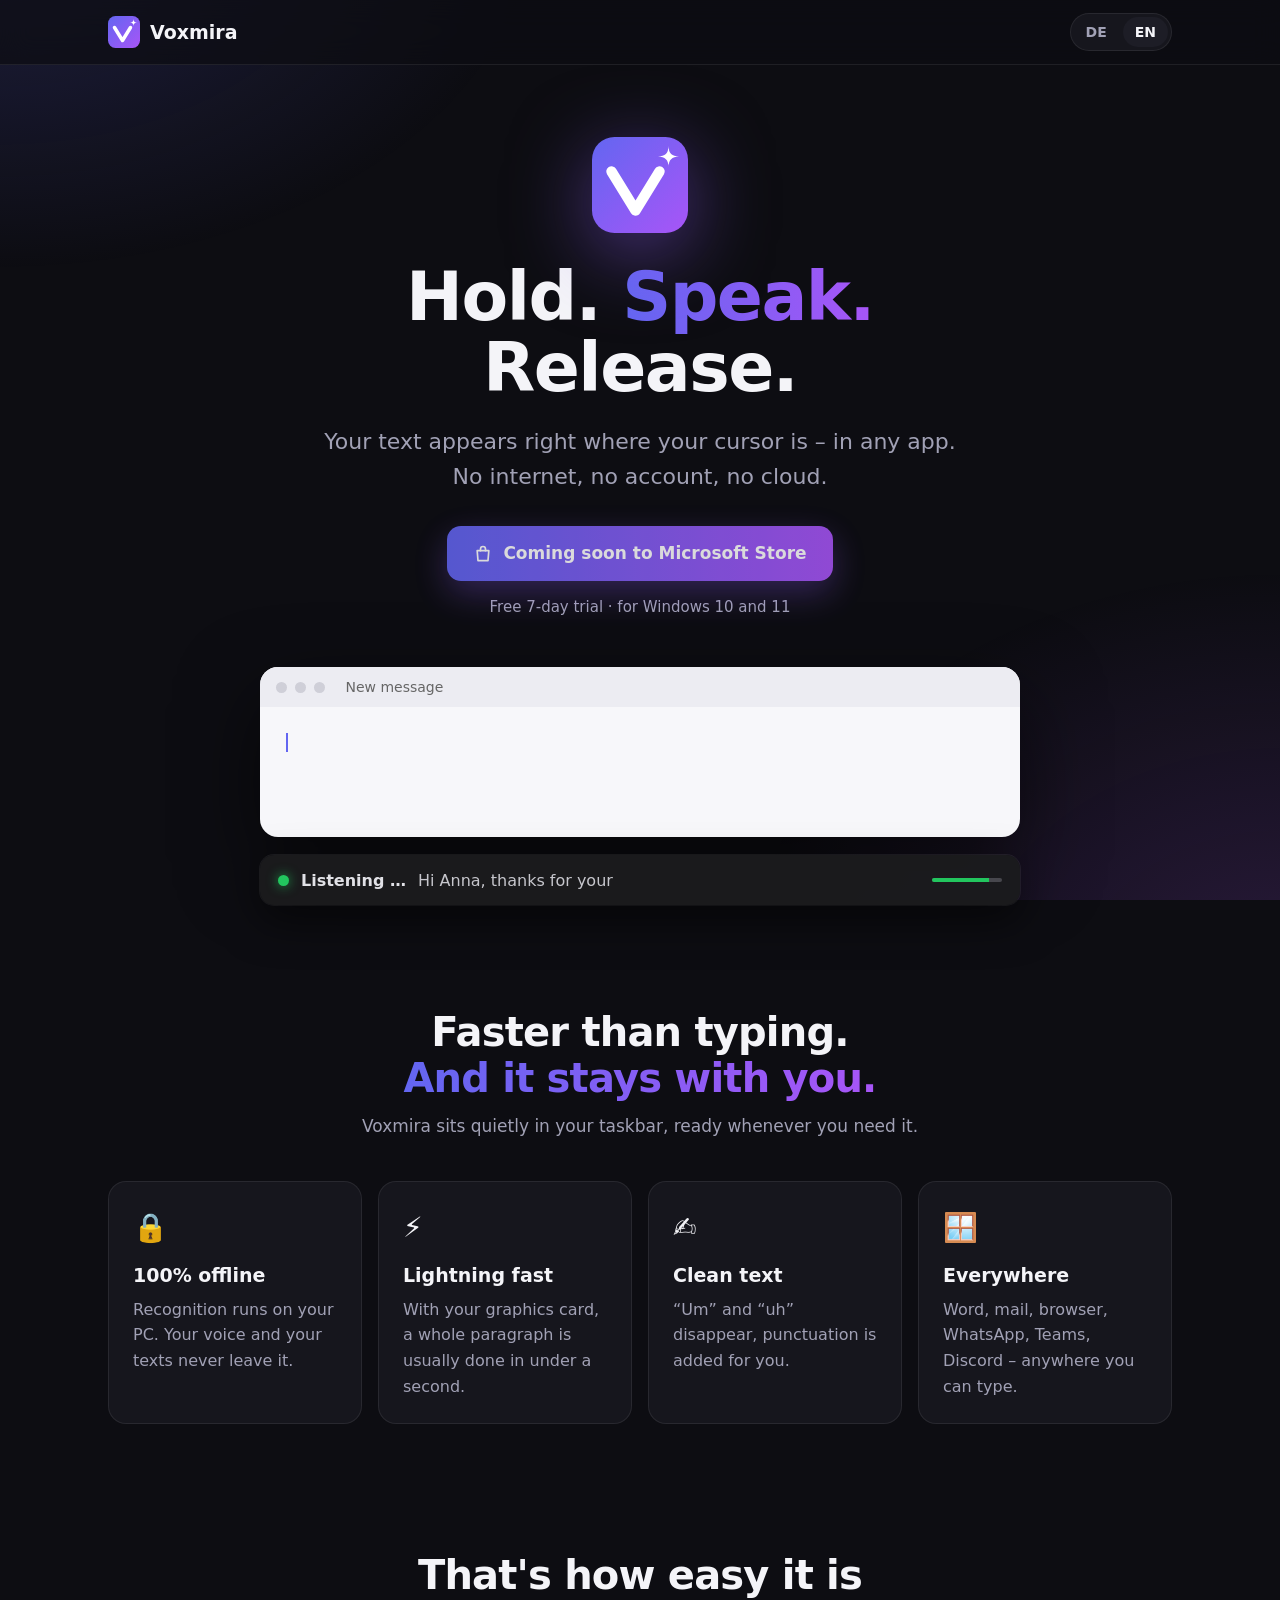
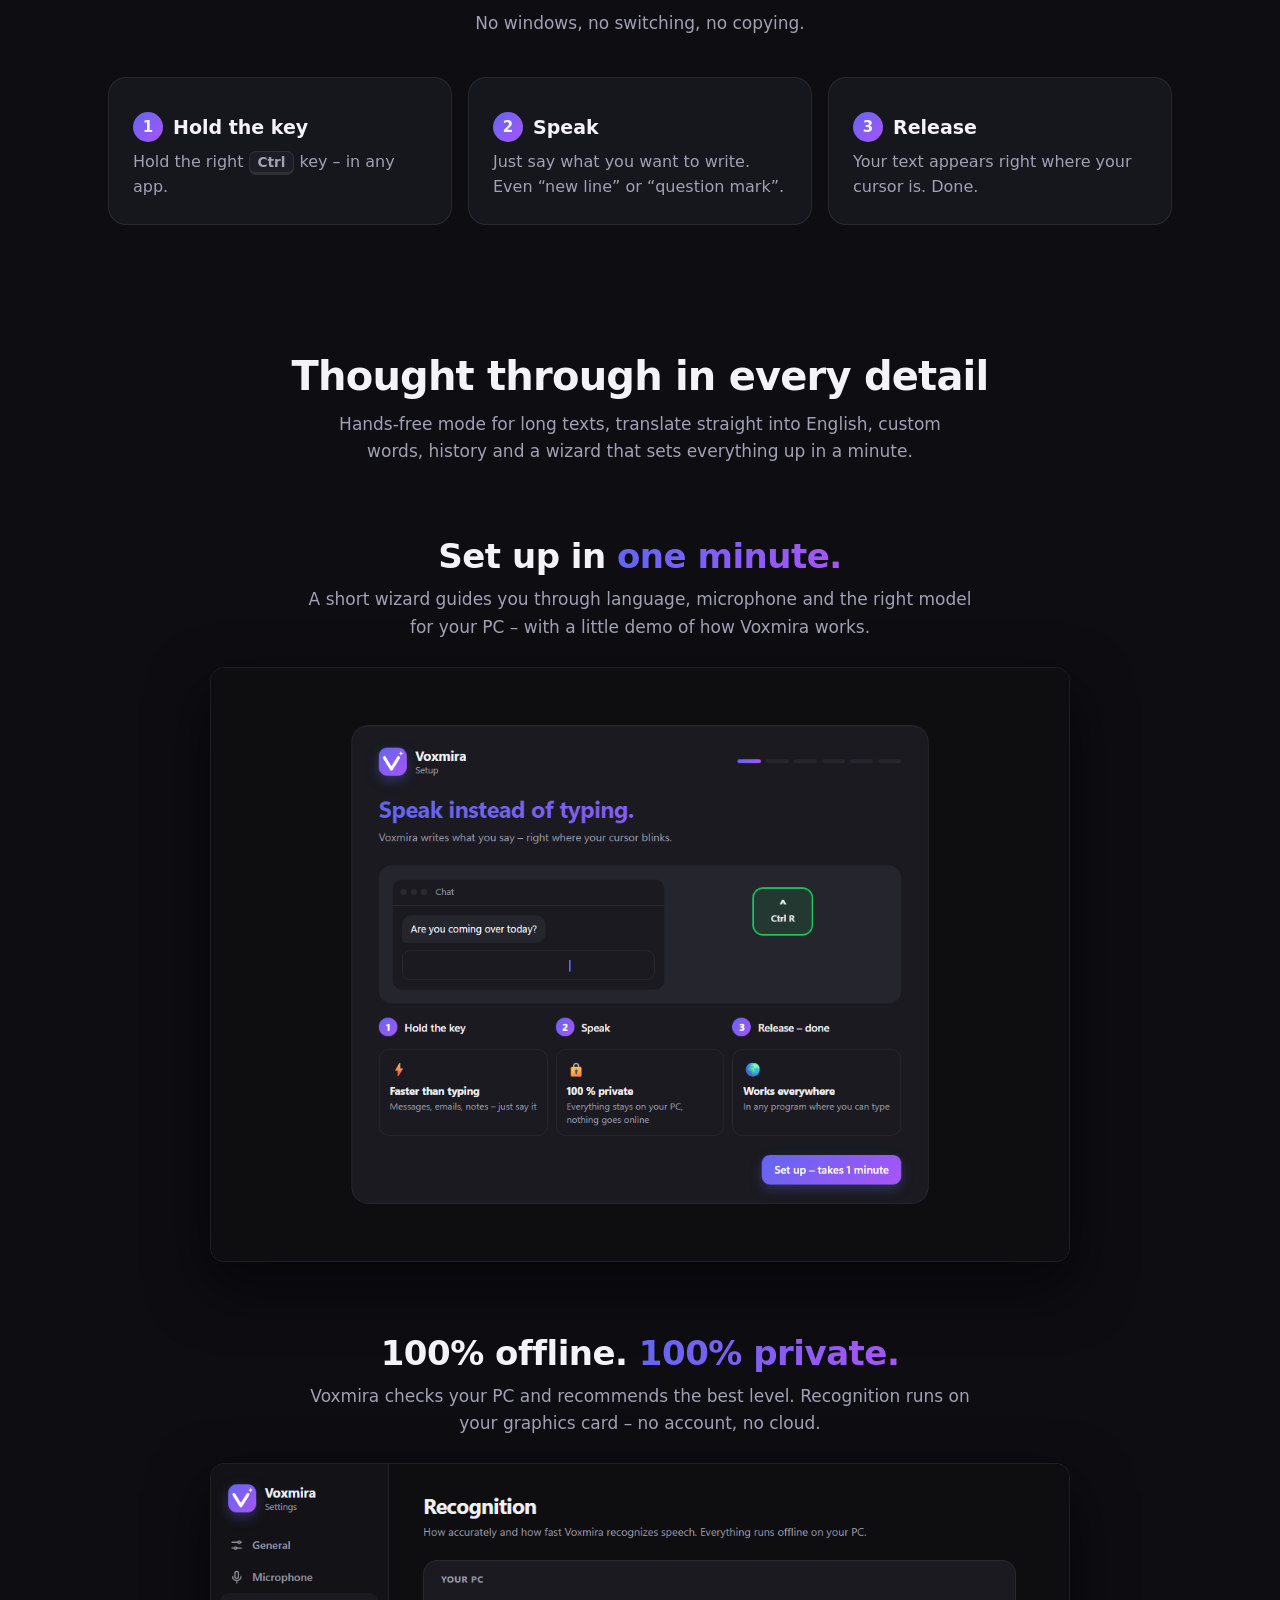
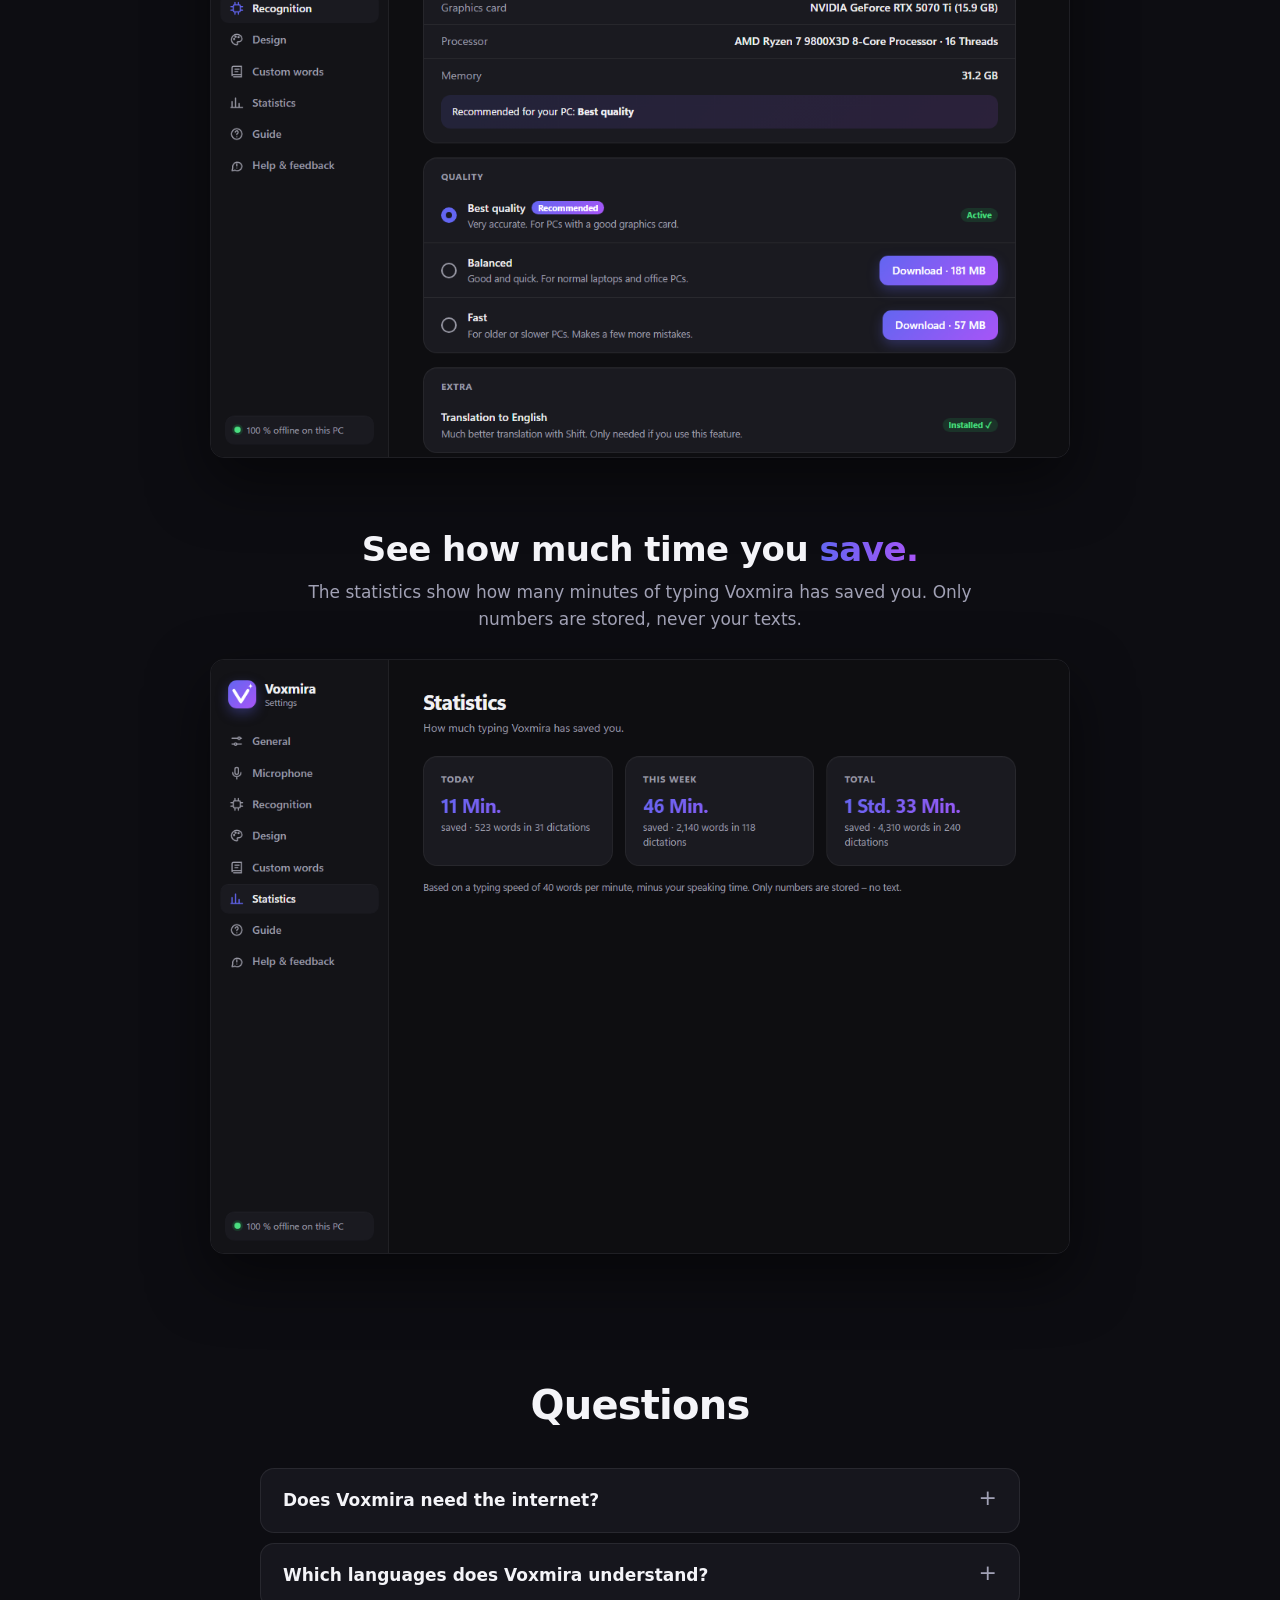
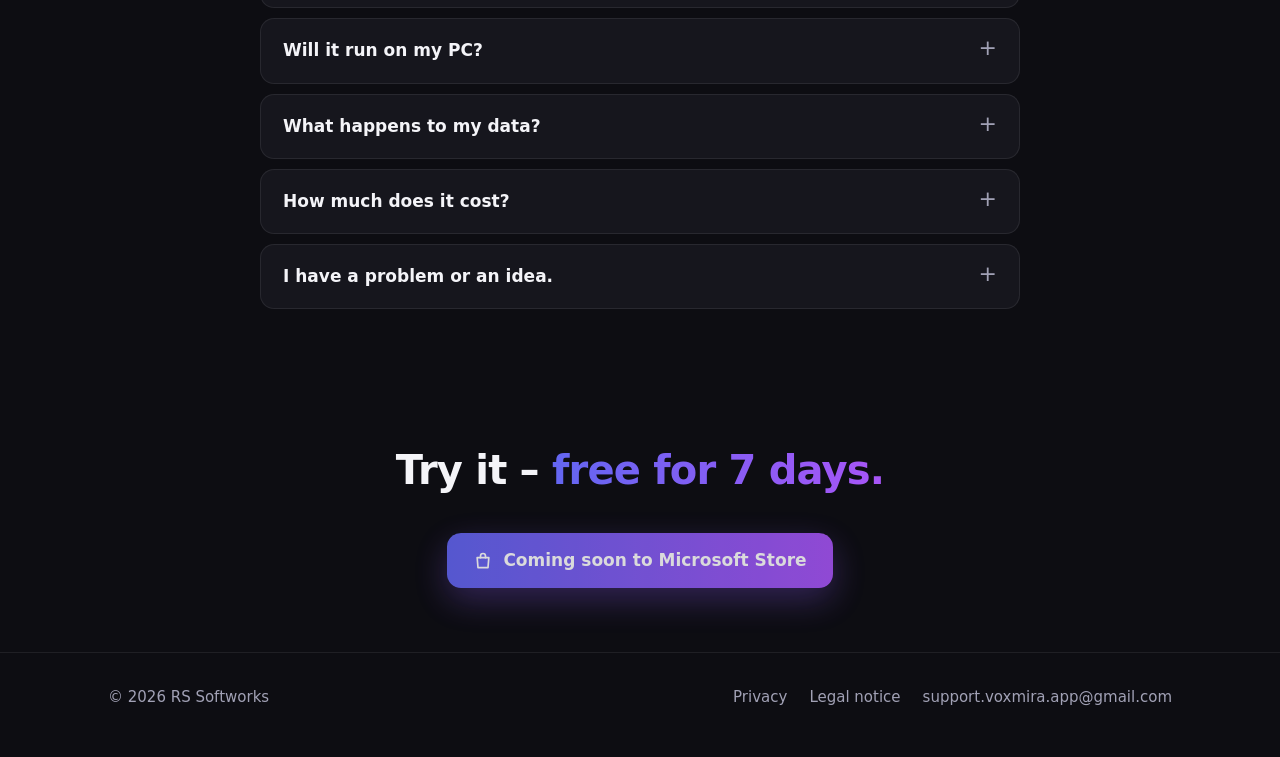
==== commit 73b7a5c8: "Einreichung vorbereitet: Klick-Anleitung, Copyright RS Softworks, Konto-Stand in den Notizen Co-Auth" ====
--- a/index.html
+++ b/index.html
@@ -190,7 +190,7 @@
 
 <footer>
   <div class="wrap">
-    <span>© 2026 Voxmira</span>
+    <span>© 2026 RS Softworks</span>
     <nav>
       <a href="datenschutz.html"><span lang="de">Datenschutz</span><span lang="en">Privacy</span></a>
       <a href="impressum.html"><span lang="de">Impressum</span><span lang="en">Legal notice</span></a>
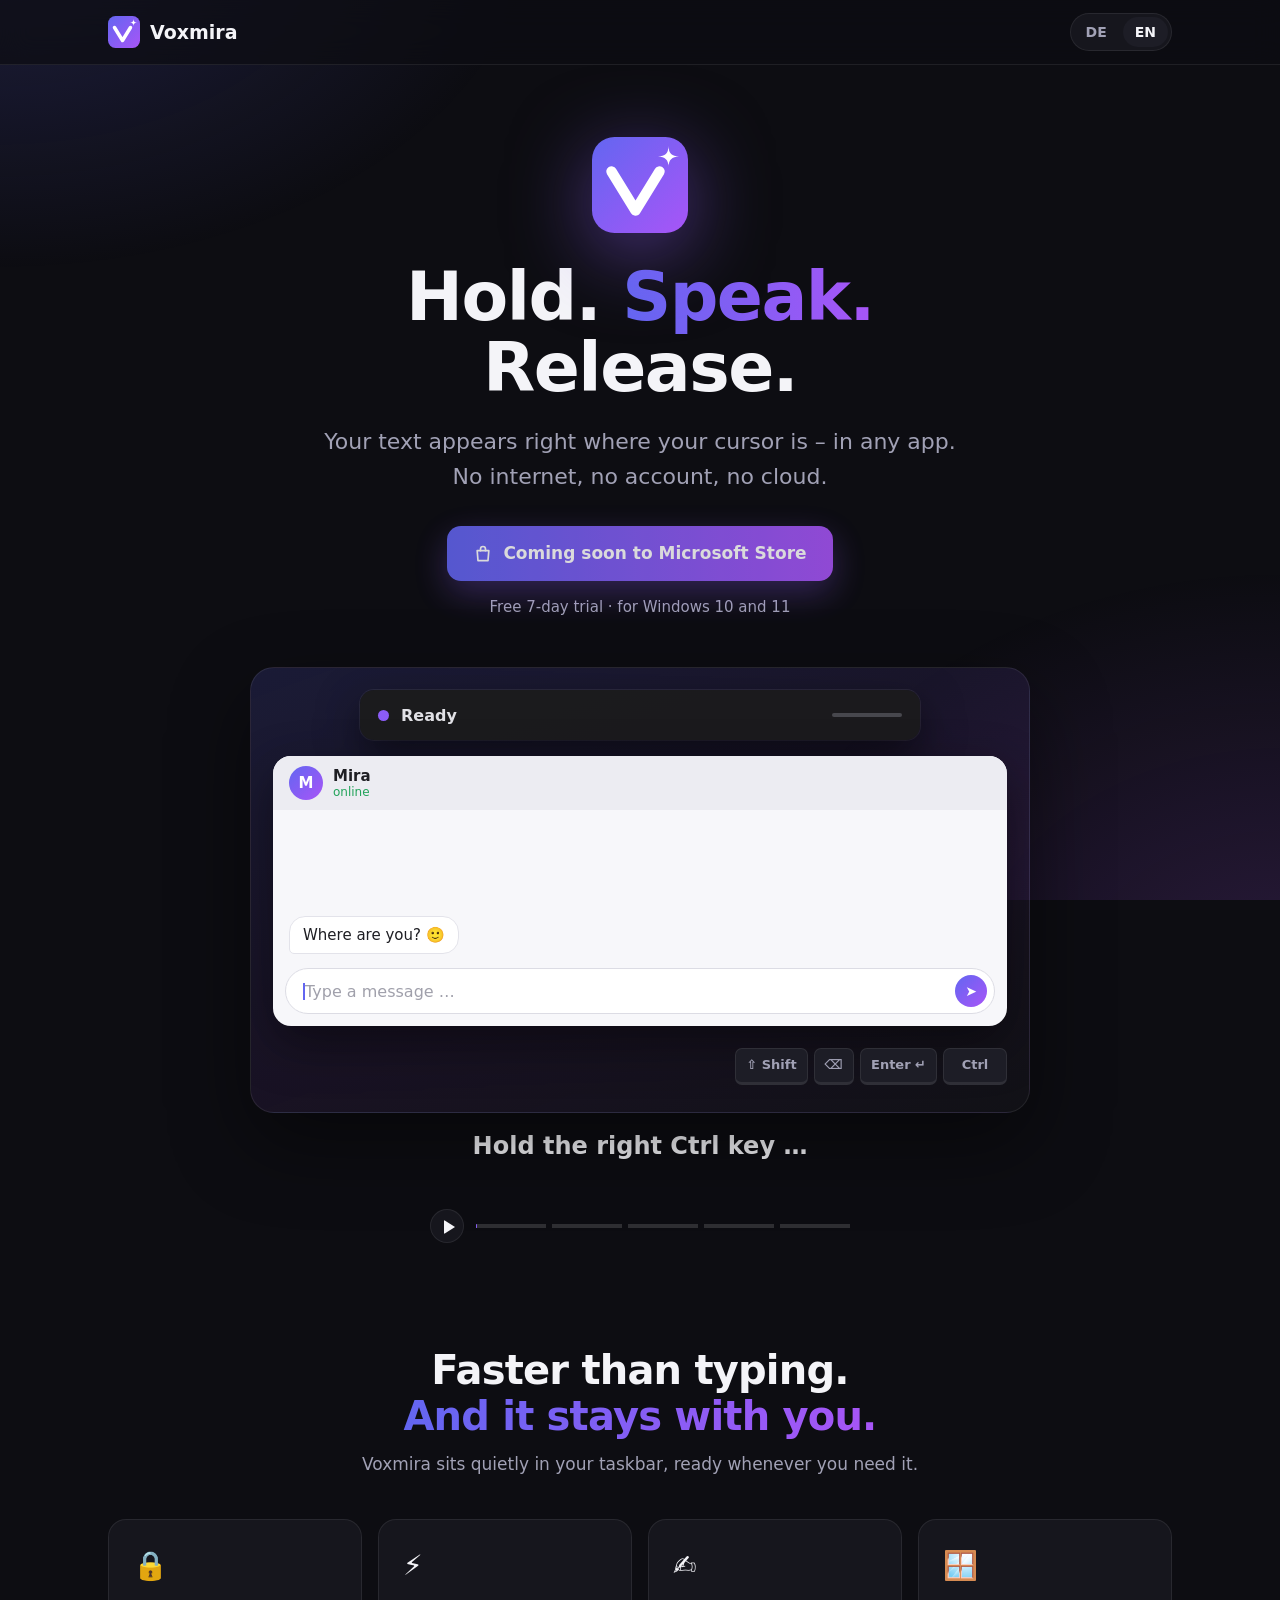
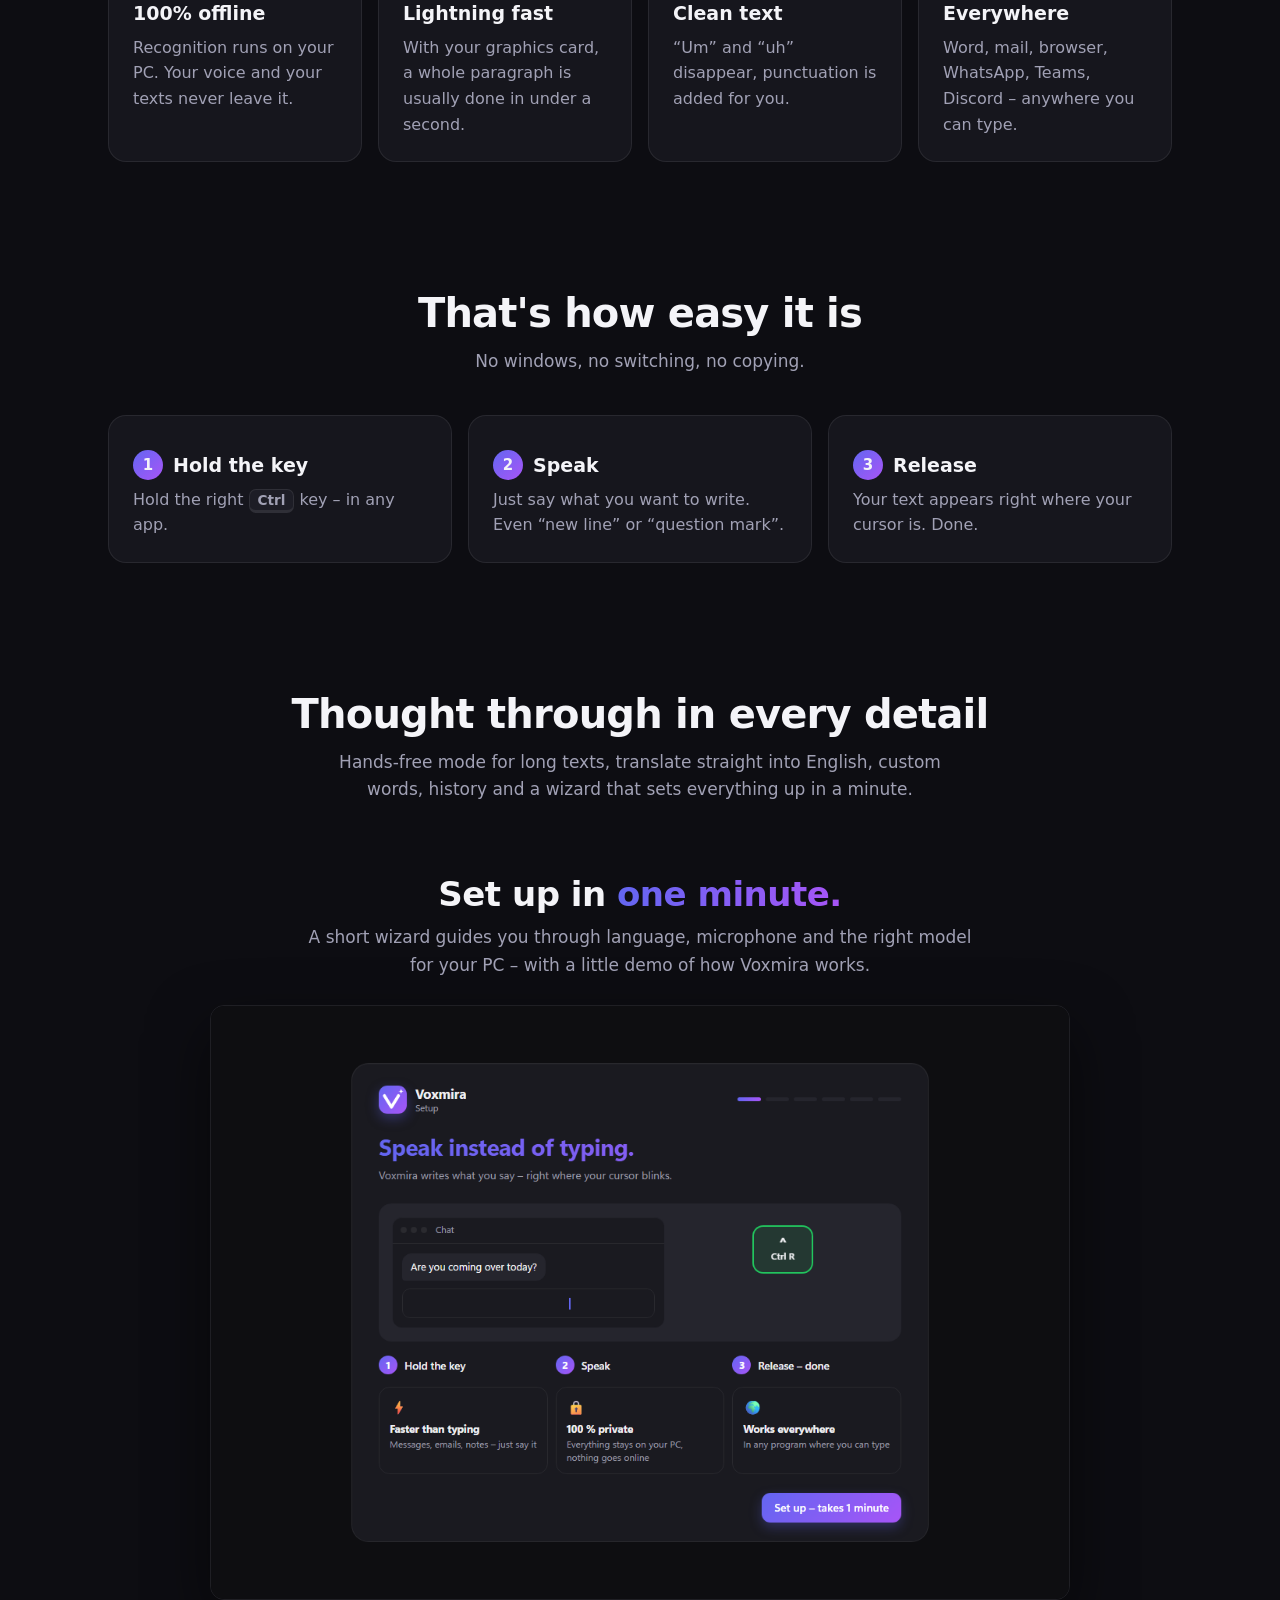
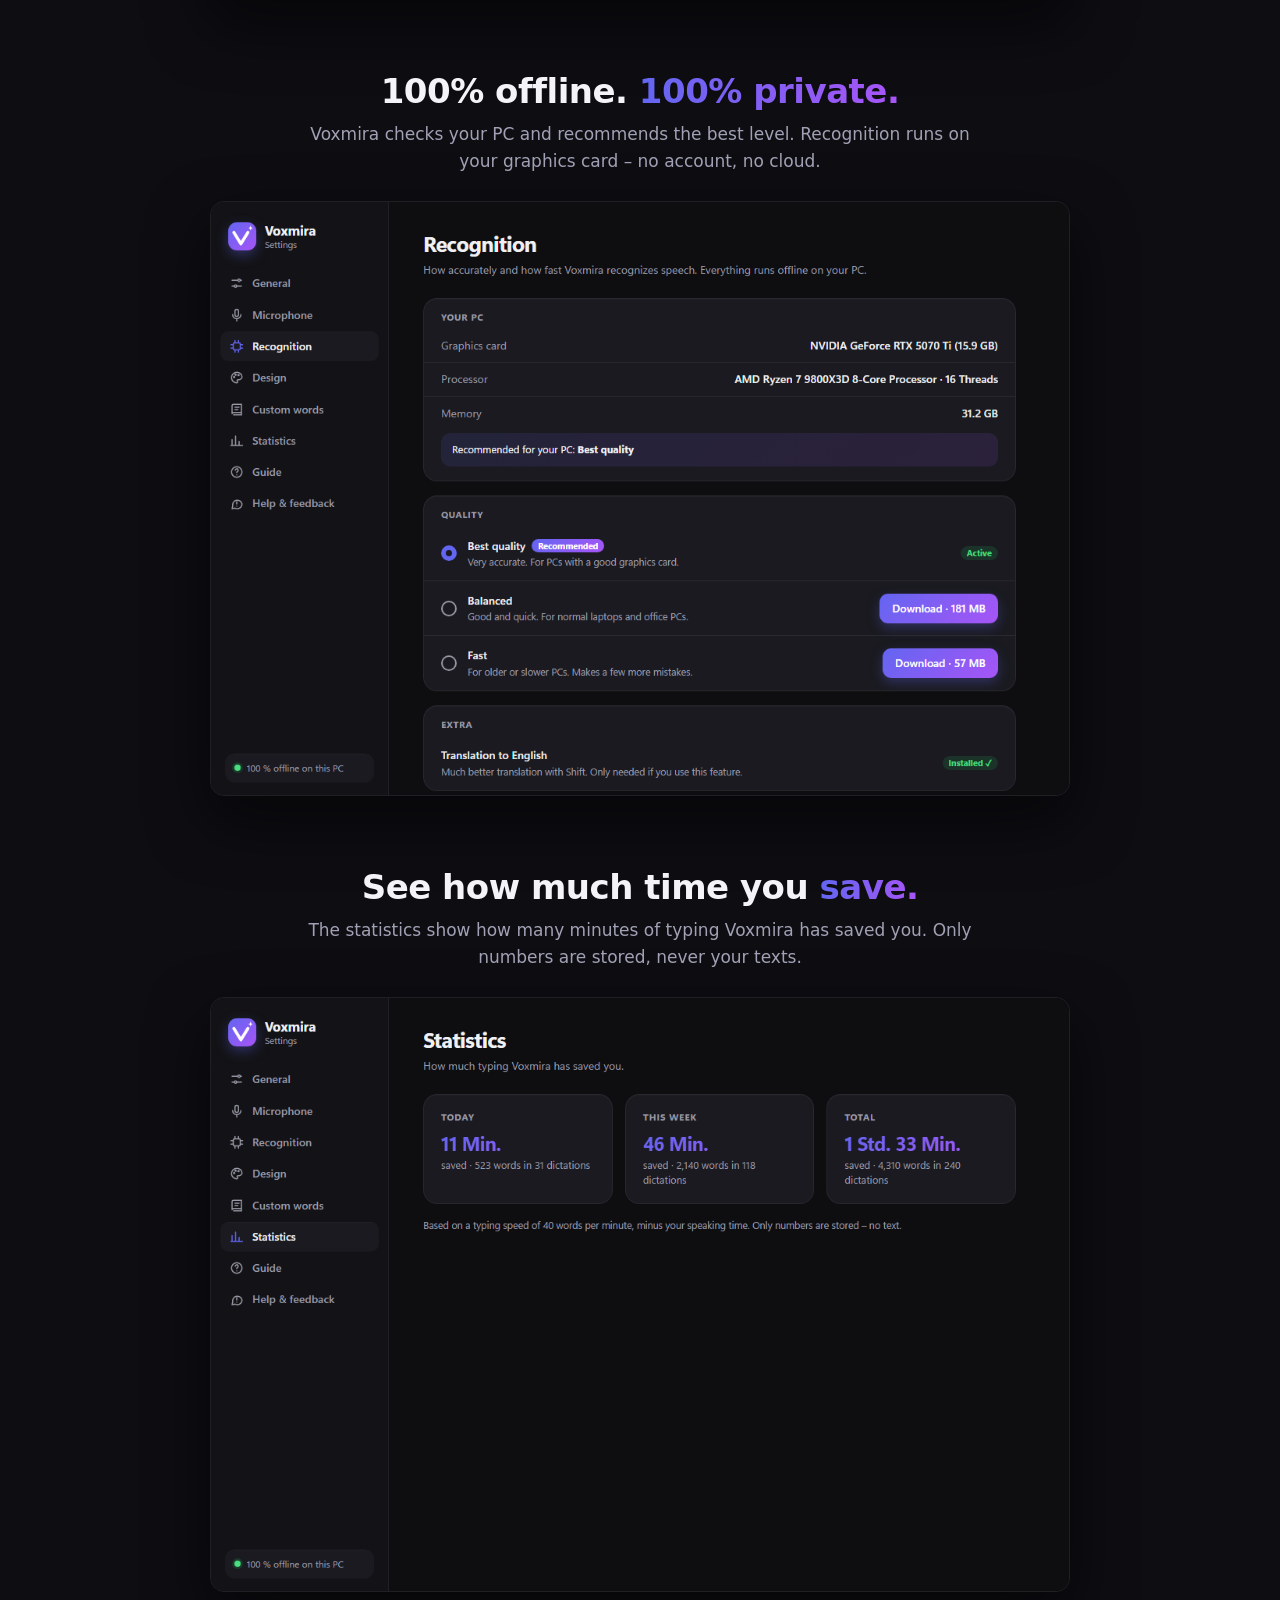
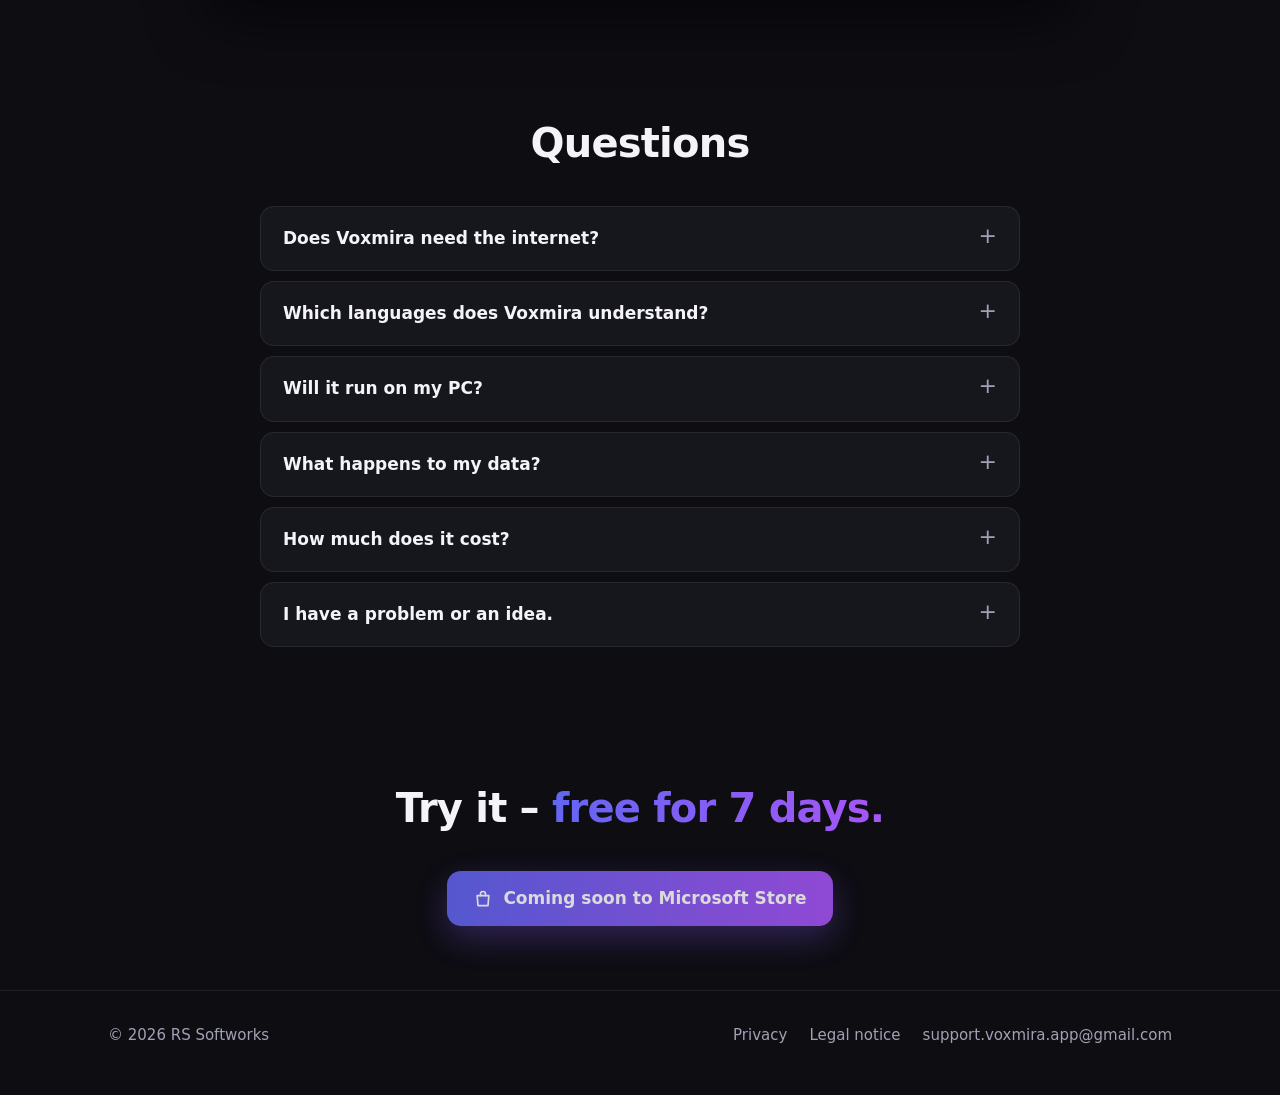
==== commit 43de6262: "Webseite: Vorführungs-Video (35 s, 5 Szenen) statt Mini-Demo Co-Authored-By: Claude Opus 5.5 <norepl" ====
--- a/index.html
+++ b/index.html
@@ -16,7 +16,7 @@
 <meta property="og:image:height" content="1080">
 <meta name="twitter:card" content="summary_large_image">
 <link rel="icon" href="logo.svg" type="image/svg+xml">
-<link rel="stylesheet" href="style.css?v=5">
+<link rel="stylesheet" href="style.css?v=6">
 <script src="config.js?v=5"></script>
 </head>
 <body>
@@ -45,13 +45,30 @@
     <p class="note" lang="de">7 Tage kostenlos testen · für Windows 10 und 11</p>
     <p class="note" lang="en">Free 7-day trial · for Windows 10 and 11</p>
 
-    <!-- Kleine Vorführung: Text wird diktiert und eingefügt -->
-    <div class="demo" aria-hidden="true">
-      <div class="win">
-        <div class="bar"><i></i><i></i><i></i>&nbsp;<span lang="de">Neue Nachricht</span><span lang="en">New message</span></div>
-        <div class="body"><span id="demoText"></span><span class="caret"></span></div>
-      </div>
-      <div class="vbar idle" id="demoBar"><div class="dot"></div><b id="demoStatus"></b><span id="demoLive"></span><div class="lvl"><i id="demoLvl"></i></div></div>
+    <!-- Vorführung „So funktioniert Voxmira“ (film.js, Skript: EINFUEHRUNGSVIDEO.md) -->
+    <div class="film" id="film" aria-label="Vorführung / Demo">
+      <div class="stage">
+        <div class="vbar idle" id="fBar"><div class="dot"></div><b id="fStatus"></b><span id="fLive"></span><div class="lvl"><i id="fLvl"></i></div></div>
+        <div class="chat">
+          <div class="chead"><div class="av">M</div><div><b>Mira</b><small id="fOnline">online</small></div></div>
+          <div class="cmsgs" id="fMsgs"></div>
+          <div class="cin"><span class="ph" id="fPh"></span><span class="itext empty" id="fInput"></span><span class="caret"></span><span class="sendb">➤</span></div>
+          <div class="fover" id="fOver"></div>
+        </div>
+        <div class="under">
+          <div class="bubble" id="fBubble"><span class="waves"><i></i><i></i><i></i><i></i></span><span id="fSaid"></span></div>
+          <div class="keys" id="fKeys">
+            <span class="hands" id="fHands"></span>
+            <kbd data-k="shift">⇧ Shift</kbd><kbd data-k="back">⌫</kbd><kbd data-k="enter">Enter ↵</kbd><kbd data-k="ctrl" class="main" id="fCtrl">Strg</kbd>
+          </div>
+        </div>
+        <div class="fend" id="fEnd"><button class="btn" id="fReplay"></button><button class="btn ghost" id="fNext"></button></div>
+      </div>
+      <div class="subs"><p id="fSub"></p><small id="fHint"></small></div>
+      <div class="fctrl">
+        <button class="play paused" id="fPlay" aria-label="Abspielen"></button>
+        <div class="segs" id="fSegs"><button aria-label="1"><i></i></button><button aria-label="2"><i></i></button><button aria-label="3"><i></i></button><button aria-label="4"><i></i></button><button aria-label="5"><i></i></button></div>
+      </div>
     </div>
   </div>
 
@@ -199,49 +216,6 @@
   </div>
 </footer>
 
-<script>
-// Vorführung: Leiste hört zu, Text erscheint live, beim „Loslassen“ landet er im Fenster
-(function () {
-  const S = {
-    de: { idle: 'Bereit', rec: 'Ich höre zu …', lines: ['Hallo Anna, danke für deine Nachricht.', 'Ich schicke dir die Unterlagen heute Nachmittag.', 'Hast du am Freitag Zeit für einen Kaffee?'] },
-    en: { idle: 'Ready', rec: 'Listening …', lines: ['Hi Anna, thanks for your message.', 'I’ll send you the documents this afternoon.', 'Do you have time for a coffee on Friday?'] },
-  };
-  const text = document.getElementById('demoText'), bar = document.getElementById('demoBar'),
-        status = document.getElementById('demoStatus'), live = document.getElementById('demoLive'), lvl = document.getElementById('demoLvl');
-  const reduce = window.matchMedia('(prefers-reduced-motion: reduce)').matches;
-  const wait = ms => new Promise(r => setTimeout(r, ms));
-  let lastLang = null;
-
-  async function run() {
-    for (;;) {
-      const L = S[document.documentElement.dataset.lang] || S.de;
-      lastLang = document.documentElement.dataset.lang;
-      text.textContent = '';
-      if (reduce) { text.textContent = L.lines.join(' '); status.textContent = L.idle; live.textContent = ''; return; }
-      for (const line of L.lines) {
-        bar.classList.add('idle'); status.textContent = L.idle; live.textContent = ''; lvl.style.width = '0';
-        await wait(900);
-        bar.classList.remove('idle'); status.textContent = L.rec;
-        const words = line.split(' ');
-        for (let i = 1; i <= words.length; i++) {
-          live.textContent = words.slice(0, i).join(' ');
-          lvl.style.width = (35 + Math.random() * 60) + '%';
-          await wait(230);
-          if (document.documentElement.dataset.lang !== lastLang) break;
-        }
-        if (document.documentElement.dataset.lang !== lastLang) break;
-        lvl.style.width = '0';
-        await wait(250);
-        text.textContent += (text.textContent ? ' ' : '') + line;
-        bar.classList.add('idle'); status.textContent = L.idle; live.textContent = '';
-        await wait(700);
-      }
-      if (document.documentElement.dataset.lang !== lastLang) continue; // Sprache gewechselt: sofort neu starten
-      await wait(2200);
-    }
-  }
-  document.addEventListener('DOMContentLoaded', run);
-})();
-</script>
+<script src="film.js?v=6"></script>
 </body>
 </html>
--- a/style.css
+++ b/style.css
@@ -77,13 +77,99 @@
 .hero h1 { font-size: clamp(38px, 7vw, 68px); line-height: 1.05; letter-spacing: -1.5px; margin: 0; font-weight: 750; }
 .hero p.lead { font-size: clamp(18px, 2.4vw, 22px); color: var(--muted); max-width: 640px; margin: 20px auto 32px; }
 
-/* Vorführung: Fenster + Leiste */
-.demo { max-width: 760px; margin: 48px auto 0; text-align: left; }
-.demo .win { background: #f7f7fa; color: #1e1e23; border-radius: var(--radius); overflow: hidden; box-shadow: 0 30px 80px rgba(0, 0, 0, .55); }
-.demo .win .bar { height: 40px; background: #ececf2; display: flex; align-items: center; gap: 8px; padding: 0 16px; font-size: 14px; color: #666; }
-.demo .win .bar i { width: 11px; height: 11px; border-radius: 50%; background: #cfcfd8; display: block; }
-.demo .win .body { padding: 22px 26px; min-height: 130px; font-size: 18px; }
-.caret { display: inline-block; width: 2px; height: 1.1em; background: var(--v1); vertical-align: -3px; animation: blink 1s steps(1) infinite; }
+
+/* Vorführung „So funktioniert Voxmira“ (film.js) */
+.film { max-width: 780px; margin: 48px auto 0; text-align: left; }
+.stage { position: relative; padding: 22px; border-radius: 24px; background: linear-gradient(160deg, rgba(99, 102, 241, .16), rgba(168, 85, 247, .08) 60%, rgba(255, 255, 255, .02)); border: 1px solid var(--border); box-shadow: 0 30px 80px rgba(0, 0, 0, .45); overflow: hidden; }
+.film .vbar { margin: 0 auto 16px; max-width: 560px; }
+.vbar.busy .dot { background: #f59e0b; box-shadow: 0 0 12px rgba(245, 158, 11, .8); animation: pulse .6s ease-in-out infinite alternate; }
+.vbar.en .dot { background: #a855f7; box-shadow: 0 0 14px rgba(168, 85, 247, .95); }
+.vbar.en .lvl i { background: #a855f7; }
+.vbar.done .dot { background: #8b5cf6; box-shadow: none; }
+.vbar.done b { color: #86efac; }
+@keyframes pulse { to { opacity: .45; } }
+
+.chat { position: relative; background: #f7f7fa; color: #1e1e23; border-radius: 18px; overflow: hidden; box-shadow: 0 18px 50px rgba(0, 0, 0, .45); }
+.chead { display: flex; align-items: center; gap: 10px; padding: 10px 16px; background: #ececf2; font-size: 15px; line-height: 1.2; }
+.chead small { display: block; color: #22a35a; font-size: 12px; }
+.av { width: 34px; height: 34px; border-radius: 50%; display: grid; place-items: center; color: #fff; font-weight: 700; background: linear-gradient(135deg, var(--v1), var(--v2)); }
+.cmsgs { height: 150px; padding: 14px 16px 6px; display: flex; flex-direction: column; justify-content: flex-end; gap: 8px; overflow: hidden; }
+.msg { max-width: 78%; padding: 8px 13px; border-radius: 16px; font-size: 15px; line-height: 1.35; animation: msgIn .35s ease; }
+.msg.in { align-self: flex-start; background: #fff; border: 1px solid #e3e3ea; border-bottom-left-radius: 5px; }
+.msg.out { align-self: flex-end; color: #fff; background: linear-gradient(135deg, var(--v1), var(--v2)); border-bottom-right-radius: 5px; }
+@keyframes msgIn { from { opacity: 0; transform: translateY(14px) scale(.96); } }
+.cin { position: relative; display: flex; align-items: center; margin: 8px 12px 12px; min-height: 46px; padding: 8px 46px 8px 16px; background: #fff; border: 1px solid #dcdce4; border-radius: 23px; font-size: 16px; line-height: 1.35; }
+.cin .ph { position: absolute; left: 19px; color: #a0a0ab; pointer-events: none; }
+.cin:has(.itext:not(.empty)) .ph { display: none; }
+.cin .itext.pop { animation: textIn .35s ease; }
+.cin .itext.fly { display: inline-block; transition: transform .4s ease, opacity .4s ease; transform: translateY(-60px); opacity: 0; }
+@keyframes textIn { from { opacity: 0; filter: blur(3px); } }
+.cin .sendb { position: absolute; right: 7px; top: 50%; transform: translateY(-50%); width: 32px; height: 32px; border-radius: 50%; display: grid; place-items: center; color: #fff; font-size: 14px; background: linear-gradient(135deg, var(--v1), var(--v2)); }
+.caret { display: inline-block; width: 2px; height: 1.1em; margin-left: 1px; background: var(--v1); vertical-align: -3px; animation: blink 1s steps(1) infinite; flex: none; }
+
+.fover { position: absolute; inset: 0; display: none; pointer-events: none; }
+.fover.cards { display: flex; flex-wrap: wrap; align-content: center; justify-content: center; gap: 10px; padding: 60px 20px 70px; background: rgba(247, 247, 250, .72); backdrop-filter: blur(2px); }
+.fover.logo { display: flex; flex-direction: column; align-items: center; justify-content: center; gap: 10px; background: #0f0f16; color: #fff; font-size: 26px; animation: fadeIn .5s ease; }
+.fover.logo img { width: 84px; height: 84px; filter: drop-shadow(0 14px 30px rgba(139, 92, 246, .6)); animation: logoIn .7s cubic-bezier(.2, 1.4, .4, 1); }
+.chip { padding: 8px 15px; border-radius: 999px; background: #fff; border: 1px solid #e0e0ea; box-shadow: 0 6px 18px rgba(30, 30, 60, .12); font-size: 15px; font-weight: 600; color: #2c2c3a; animation: msgIn .35s ease; }
+.chip.key { color: #fff; border: 0; background: #1e1e28; }
+@keyframes fadeIn { from { opacity: 0; } }
+@keyframes logoIn { from { opacity: 0; transform: scale(.6); } }
+
+.under { display: flex; align-items: center; justify-content: space-between; gap: 14px; margin-top: 16px; min-height: 48px; }
+.bubble { display: flex; align-items: center; gap: 10px; min-width: 0; padding: 9px 15px; border-radius: 16px; background: rgba(255, 255, 255, .1); border: 1px solid rgba(255, 255, 255, .14); color: #ececf4; font-size: 15px; font-style: italic; opacity: 0; transform: translateY(6px); transition: opacity .25s, transform .25s; }
+.bubble.show { opacity: 1; transform: none; }
+.waves { display: flex; align-items: center; gap: 3px; height: 18px; flex: none; }
+.waves i { width: 3px; height: 6px; border-radius: 2px; background: var(--green); animation: wave .7s ease-in-out infinite alternate; }
+.waves i:nth-child(2) { animation-delay: .15s; }
+.waves i:nth-child(3) { animation-delay: .3s; }
+.waves i:nth-child(4) { animation-delay: .45s; }
+@keyframes wave { to { height: 18px; } }
+.keys { position: relative; display: flex; gap: 6px; flex: none; margin-left: auto; }
+.keys kbd { font-size: 13px; padding: 6px 10px; color: var(--muted); transition: all .12s; }
+.keys kbd.main { min-width: 64px; text-align: center; }
+.keys kbd.on { color: #fff; background: var(--v1); border-color: #a5b4fc; transform: translateY(2px); border-bottom-width: 1px; box-shadow: 0 0 18px rgba(99, 102, 241, .7); }
+.hands { position: absolute; right: 0; bottom: calc(100% + 8px); white-space: nowrap; padding: 4px 11px; border-radius: 999px; background: rgba(34, 197, 94, .18); color: #86efac; font-size: 13px; font-weight: 600; opacity: 0; transition: opacity .25s; }
+.hands.show { opacity: 1; }
+
+.fend { position: absolute; inset: 0; display: none; align-items: center; justify-content: center; gap: 12px; flex-wrap: wrap; background: rgba(13, 13, 18, .55); backdrop-filter: blur(3px); }
+.fend.show { display: flex; }
+.fend #fNext { display: none; }
+.fend.next #fNext { display: inline-flex; }
+.fend.next #fReplay { display: none; }
+.fend button { border: 0; font-family: inherit; }
+
+.subs { text-align: center; min-height: 92px; padding: 18px 8px 0; }
+.subs p { margin: 0; font-size: clamp(19px, 2.6vw, 24px); font-weight: 650; line-height: 1.3; }
+.subs p.pop { animation: textIn .35s ease; }
+.subs small { display: block; margin-top: 6px; color: var(--muted); font-size: 15px; font-style: italic; }
+.fctrl { display: flex; align-items: center; gap: 12px; max-width: 420px; margin: 4px auto 0; }
+.play { flex: none; width: 34px; height: 34px; border-radius: 50%; border: 1px solid var(--border); background: var(--surface); cursor: pointer; position: relative; }
+.play::before, .play::after { content: ""; position: absolute; top: 11px; width: 3px; height: 12px; background: var(--text); border-radius: 1px; }
+.play::before { left: 12px; }
+.play::after { left: 18px; }
+.play.paused::before { left: 13px; top: 10px; width: 0; height: 0; background: none; border-style: solid; border-width: 7px 0 7px 11px; border-color: transparent transparent transparent var(--text); }
+.play.paused::after { display: none; }
+.segs { flex: 1; display: flex; gap: 6px; }
+.segs button { flex: 1; height: 18px; padding: 7px 0; border: 0; cursor: pointer; background: linear-gradient(rgba(255, 255, 255, .14), rgba(255, 255, 255, .14)) center / 100% 4px no-repeat; }
+.segs button i { display: block; height: 4px; width: 0; border-radius: 2px; background: linear-gradient(90deg, var(--v1), var(--v2)); }
+
+@media (max-width: 560px) {
+  .stage { padding: 14px; border-radius: 18px; }
+  .film .vbar { height: 44px; font-size: 14px; gap: 9px; padding: 0 13px; }
+  .film .vbar .lvl { width: 40px; }
+  .cmsgs { height: 170px; }
+  .msg { font-size: 14px; max-width: 88%; }
+  .cin { font-size: 15px; }
+  .under { flex-direction: column-reverse; align-items: stretch; gap: 10px; }
+  .bubble { font-size: 14px; }
+  .keys { margin: 0 auto; }
+  .keys kbd { font-size: 12px; padding: 5px 8px; }
+  .hands { right: 50%; transform: translateX(50%); }
+}
+@media (prefers-reduced-motion: reduce) {
+  .film *, .film *::before { animation: none !important; transition: none !important; }
+}
 @keyframes blink { 50% { opacity: 0; } }
 .vbar { display: flex; align-items: center; gap: 12px; margin-top: 18px; height: 50px; padding: 0 18px; border-radius: 14px; background: rgba(28, 28, 30, .96); box-shadow: 0 16px 40px rgba(0, 0, 0, .5), 0 0 0 1px var(--border); font-size: 16px; transition: opacity .3s; }
 .vbar .dot { width: 11px; height: 11px; border-radius: 50%; background: var(--green); box-shadow: 0 0 12px rgba(34, 197, 94, .8); flex: none; }
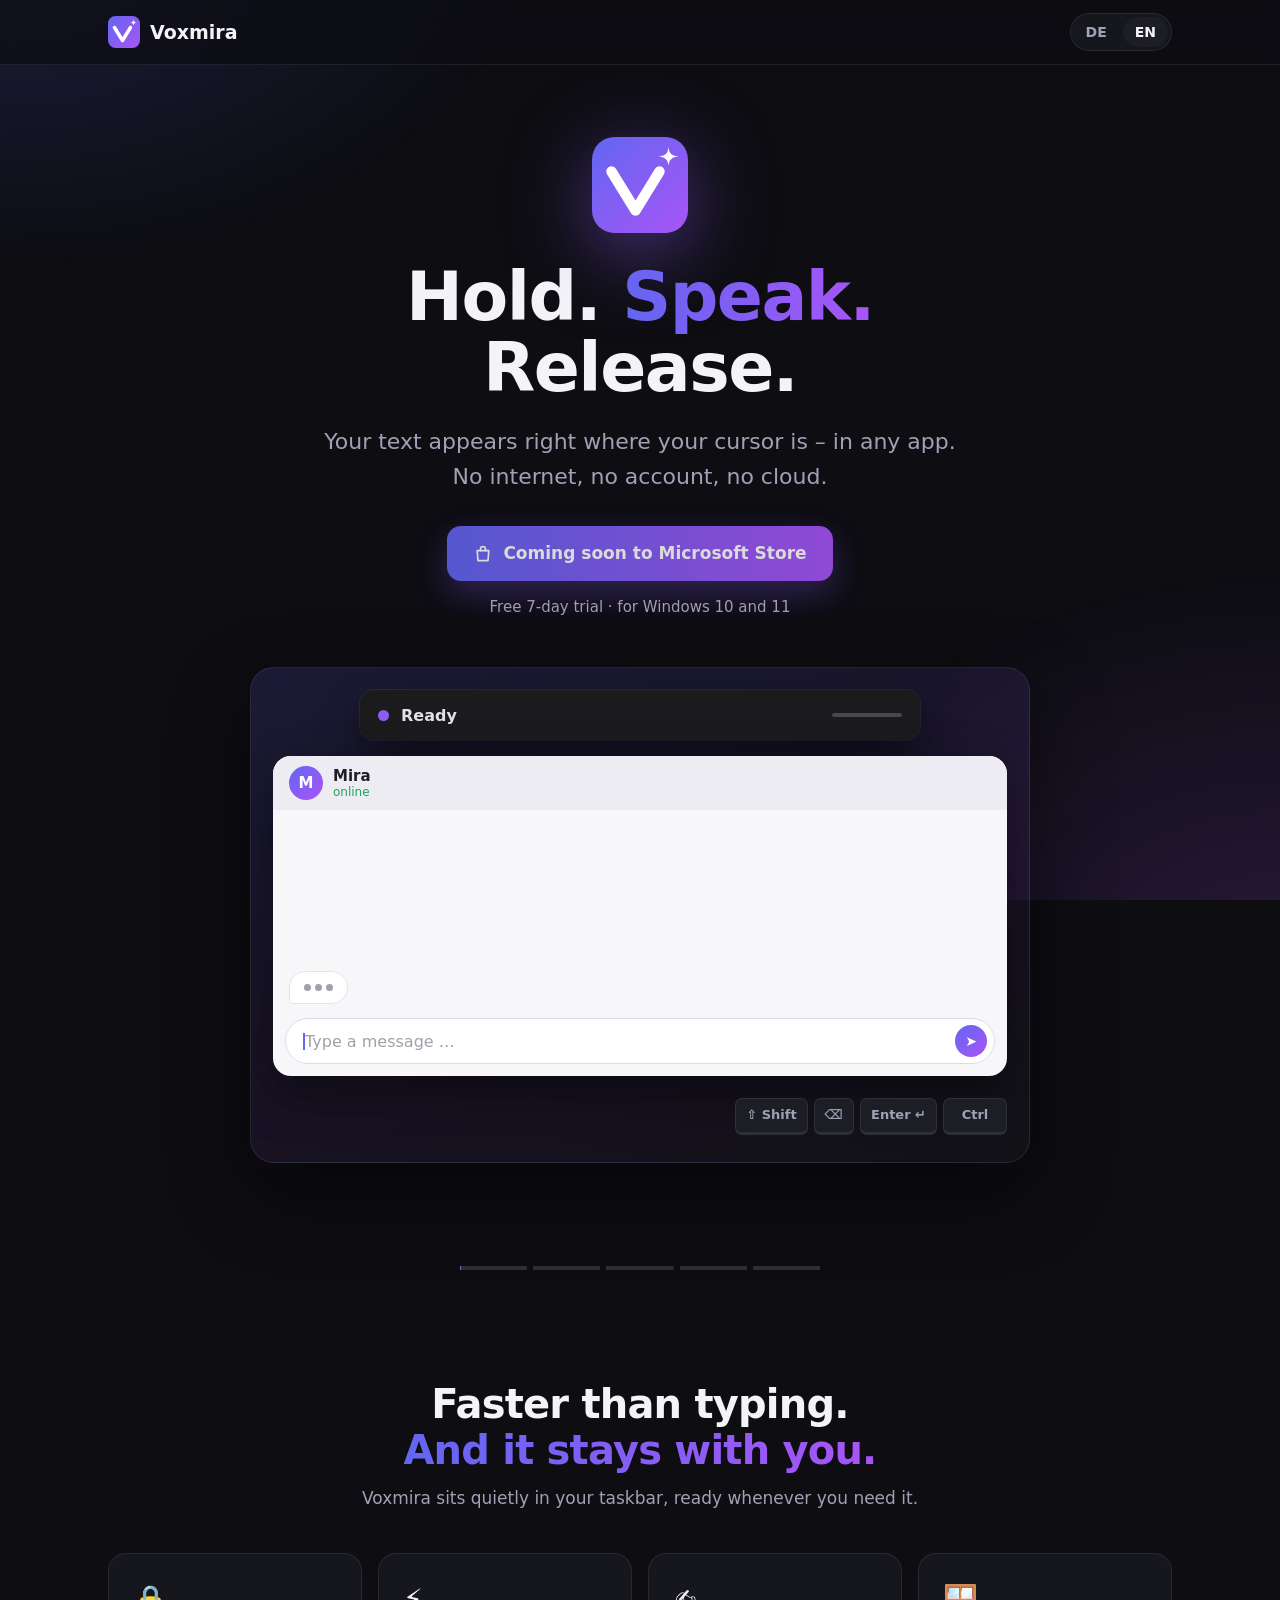
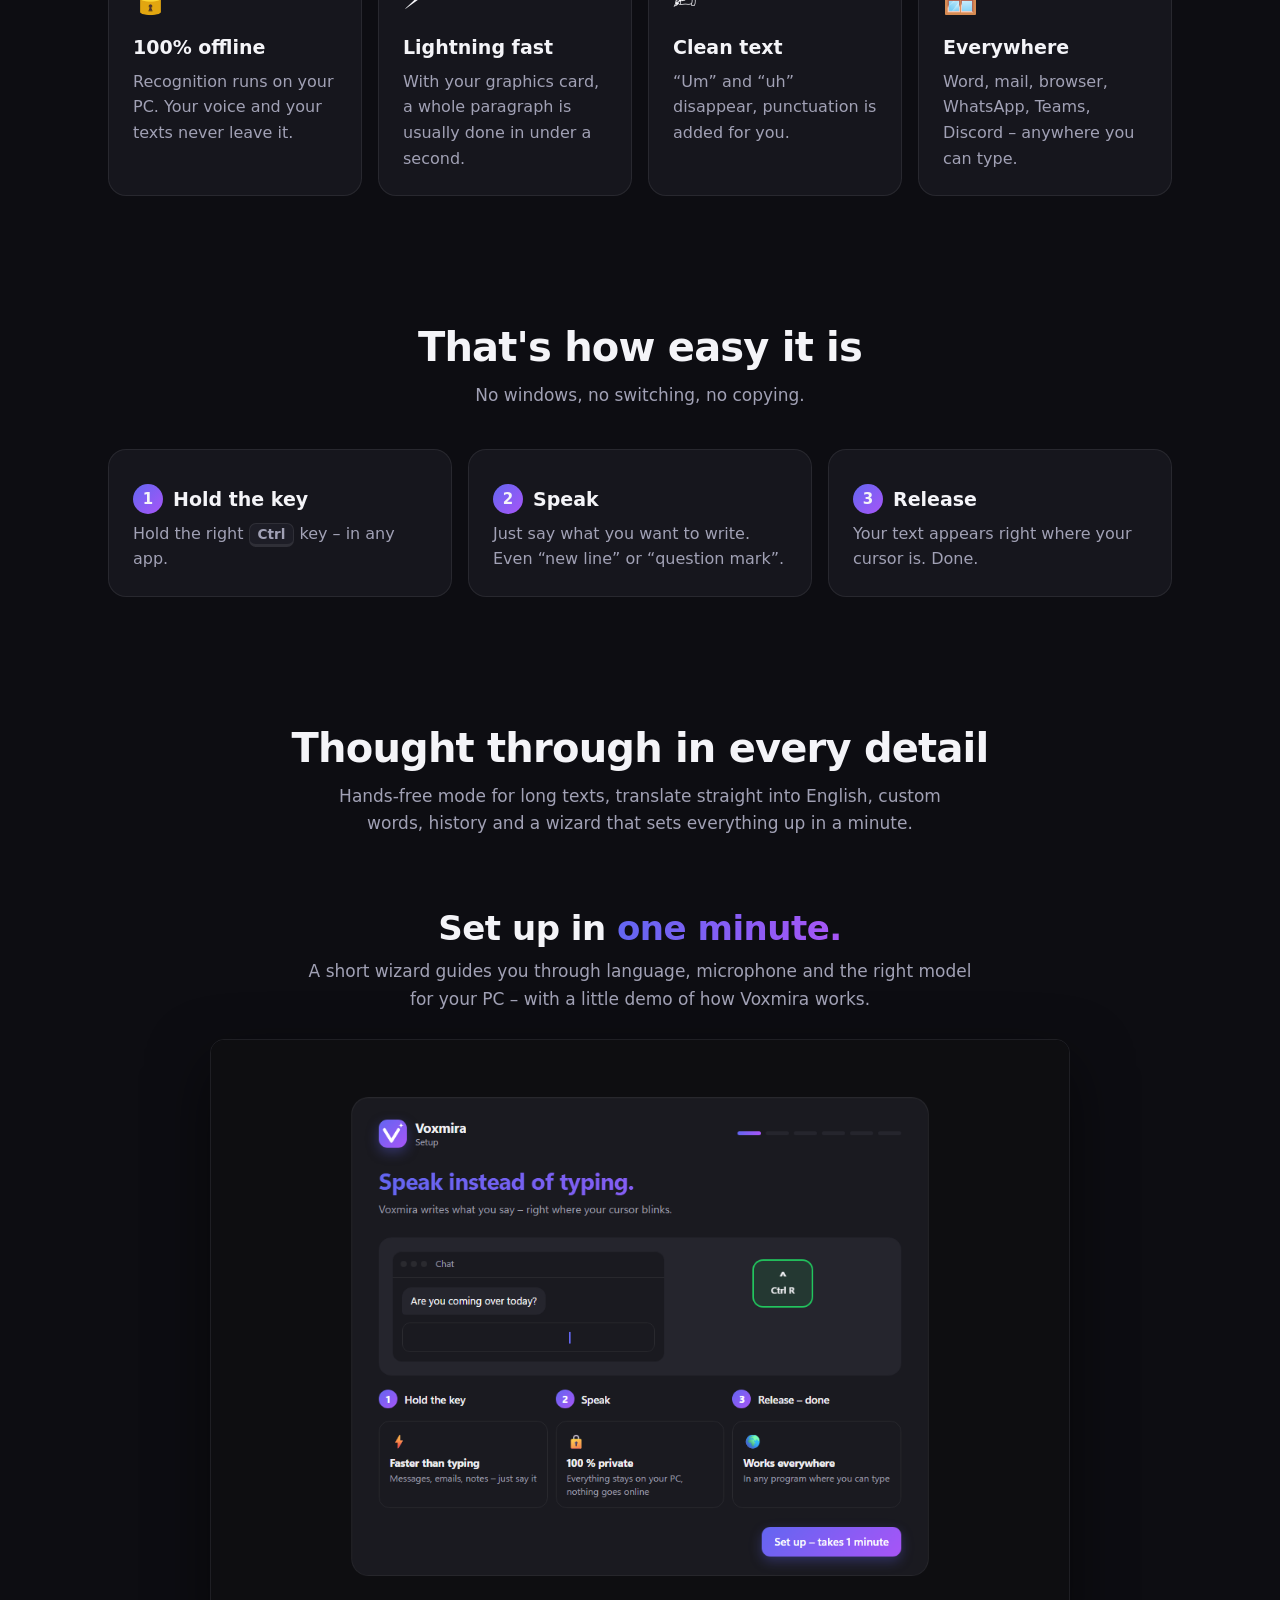
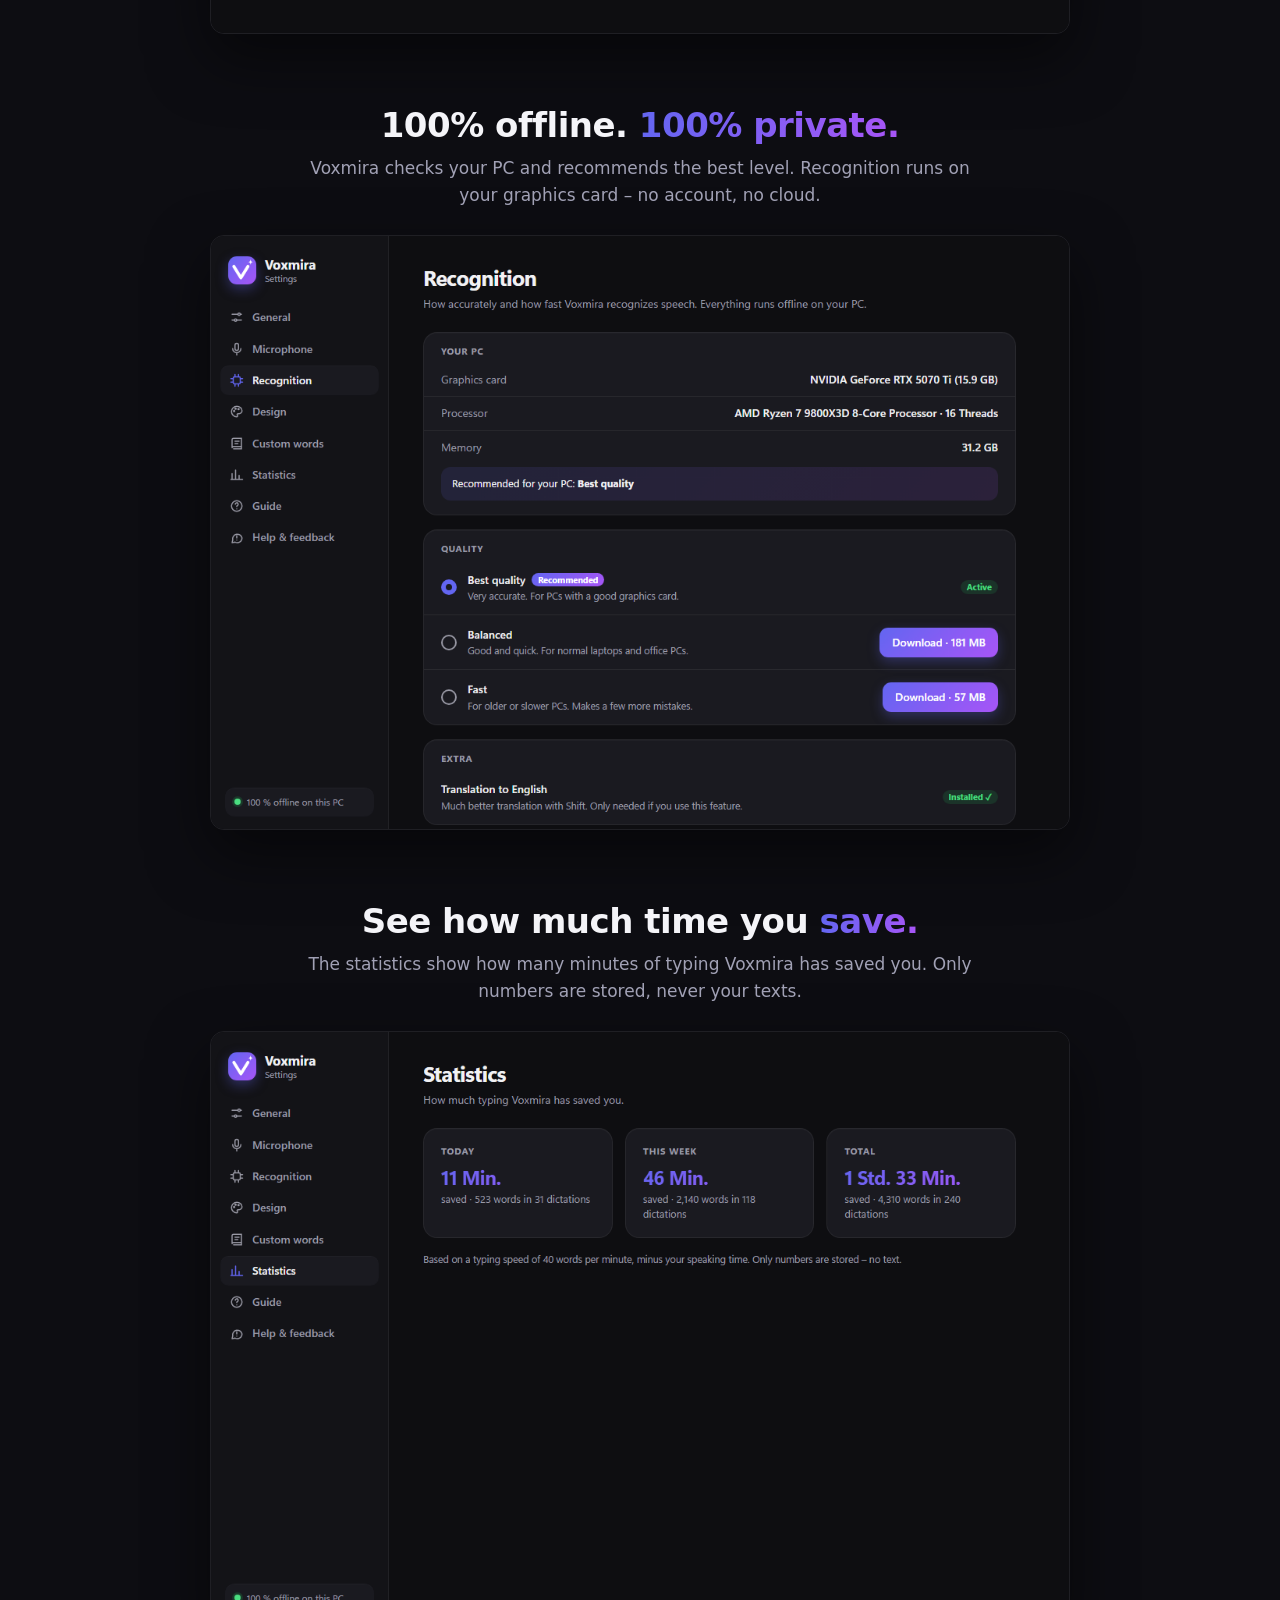
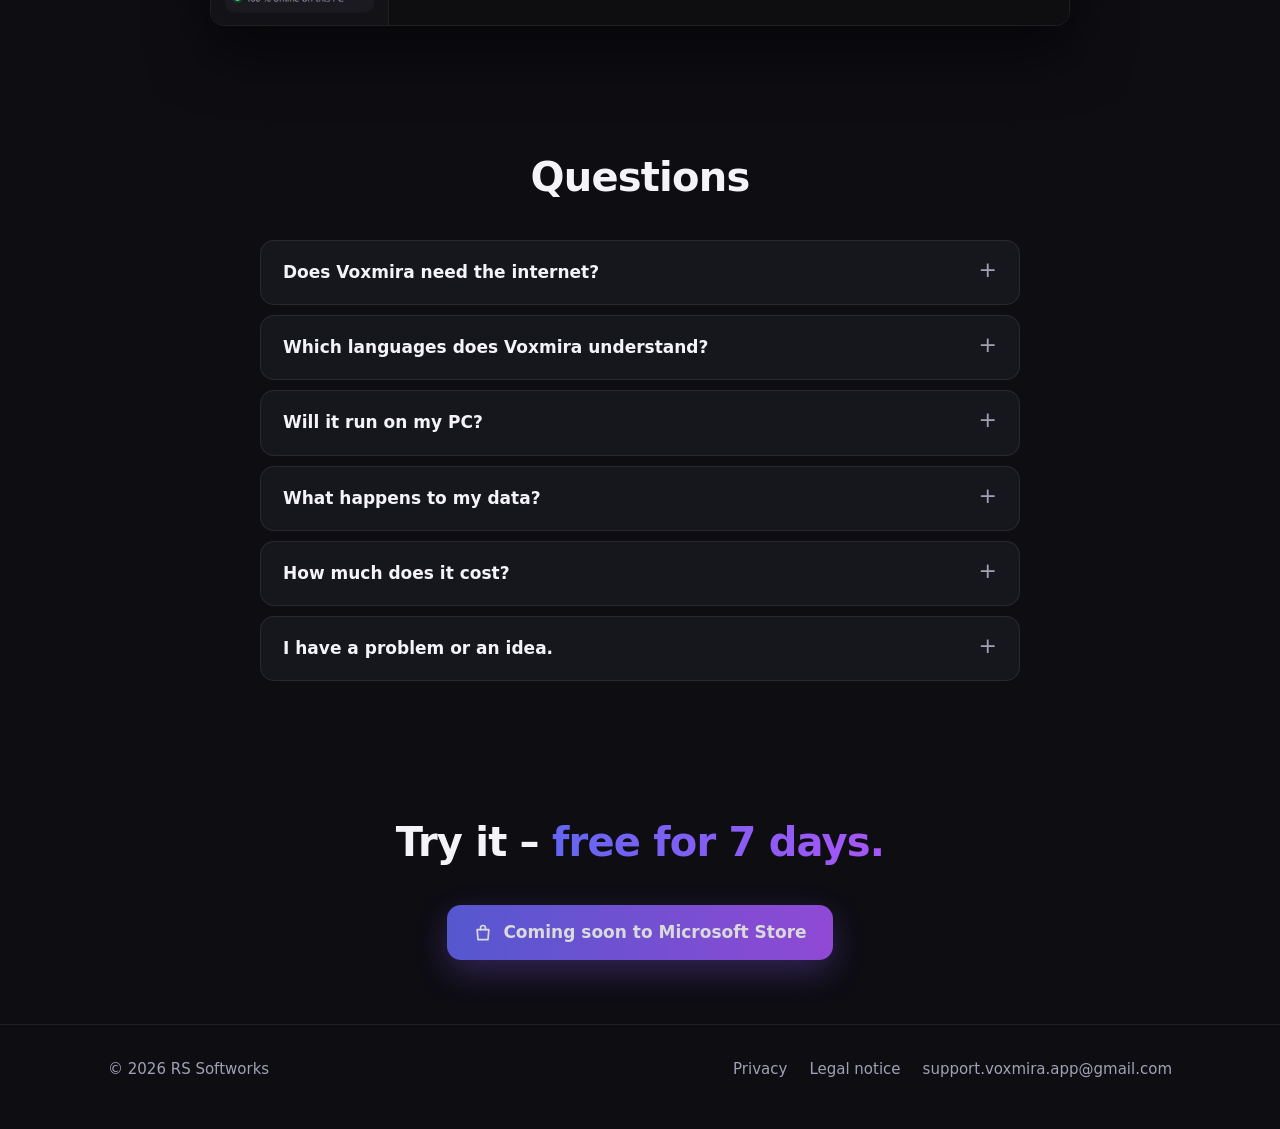
==== commit 7dea1da9: "Webseite: Video als zusammenhängender Chat, langsamer, ohne Play-Knopf Co-Authored-By: Claude Opus 5" ====
--- a/index.html
+++ b/index.html
@@ -16,7 +16,7 @@
 <meta property="og:image:height" content="1080">
 <meta name="twitter:card" content="summary_large_image">
 <link rel="icon" href="logo.svg" type="image/svg+xml">
-<link rel="stylesheet" href="style.css?v=6">
+<link rel="stylesheet" href="style.css?v=8">
 <script src="config.js?v=5"></script>
 </head>
 <body>
@@ -62,11 +62,10 @@
             <kbd data-k="shift">⇧ Shift</kbd><kbd data-k="back">⌫</kbd><kbd data-k="enter">Enter ↵</kbd><kbd data-k="ctrl" class="main" id="fCtrl">Strg</kbd>
           </div>
         </div>
-        <div class="fend" id="fEnd"><button class="btn" id="fReplay"></button><button class="btn ghost" id="fNext"></button></div>
+        <div class="fend" id="fEnd"><button class="btn ghost" id="fNext"></button></div>
       </div>
       <div class="subs"><p id="fSub"></p><small id="fHint"></small></div>
       <div class="fctrl">
-        <button class="play paused" id="fPlay" aria-label="Abspielen"></button>
         <div class="segs" id="fSegs"><button aria-label="1"><i></i></button><button aria-label="2"><i></i></button><button aria-label="3"><i></i></button><button aria-label="4"><i></i></button><button aria-label="5"><i></i></button></div>
       </div>
     </div>
@@ -216,6 +215,6 @@
   </div>
 </footer>
 
-<script src="film.js?v=6"></script>
+<script src="film.js?v=9"></script>
 </body>
 </html>
--- a/style.css
+++ b/style.css
@@ -93,7 +93,7 @@
 .chead { display: flex; align-items: center; gap: 10px; padding: 10px 16px; background: #ececf2; font-size: 15px; line-height: 1.2; }
 .chead small { display: block; color: #22a35a; font-size: 12px; }
 .av { width: 34px; height: 34px; border-radius: 50%; display: grid; place-items: center; color: #fff; font-weight: 700; background: linear-gradient(135deg, var(--v1), var(--v2)); }
-.cmsgs { height: 150px; padding: 14px 16px 6px; display: flex; flex-direction: column; justify-content: flex-end; gap: 8px; overflow: hidden; }
+.cmsgs { height: 200px; padding: 14px 16px 6px; display: flex; flex-direction: column; justify-content: flex-end; gap: 8px; overflow: hidden; }
 .msg { max-width: 78%; padding: 8px 13px; border-radius: 16px; font-size: 15px; line-height: 1.35; animation: msgIn .35s ease; }
 .msg.in { align-self: flex-start; background: #fff; border: 1px solid #e3e3ea; border-bottom-left-radius: 5px; }
 .msg.out { align-self: flex-end; color: #fff; background: linear-gradient(135deg, var(--v1), var(--v2)); border-bottom-right-radius: 5px; }
@@ -143,13 +143,7 @@
 .subs p { margin: 0; font-size: clamp(19px, 2.6vw, 24px); font-weight: 650; line-height: 1.3; }
 .subs p.pop { animation: textIn .35s ease; }
 .subs small { display: block; margin-top: 6px; color: var(--muted); font-size: 15px; font-style: italic; }
-.fctrl { display: flex; align-items: center; gap: 12px; max-width: 420px; margin: 4px auto 0; }
-.play { flex: none; width: 34px; height: 34px; border-radius: 50%; border: 1px solid var(--border); background: var(--surface); cursor: pointer; position: relative; }
-.play::before, .play::after { content: ""; position: absolute; top: 11px; width: 3px; height: 12px; background: var(--text); border-radius: 1px; }
-.play::before { left: 12px; }
-.play::after { left: 18px; }
-.play.paused::before { left: 13px; top: 10px; width: 0; height: 0; background: none; border-style: solid; border-width: 7px 0 7px 11px; border-color: transparent transparent transparent var(--text); }
-.play.paused::after { display: none; }
+.fctrl { display: flex; align-items: center; gap: 12px; max-width: 360px; margin: 4px auto 0; }
 .segs { flex: 1; display: flex; gap: 6px; }
 .segs button { flex: 1; height: 18px; padding: 7px 0; border: 0; cursor: pointer; background: linear-gradient(rgba(255, 255, 255, .14), rgba(255, 255, 255, .14)) center / 100% 4px no-repeat; }
 .segs button i { display: block; height: 4px; width: 0; border-radius: 2px; background: linear-gradient(90deg, var(--v1), var(--v2)); }
@@ -158,7 +152,7 @@
   .stage { padding: 14px; border-radius: 18px; }
   .film .vbar { height: 44px; font-size: 14px; gap: 9px; padding: 0 13px; }
   .film .vbar .lvl { width: 40px; }
-  .cmsgs { height: 170px; }
+  .cmsgs { height: 210px; }
   .msg { font-size: 14px; max-width: 88%; }
   .cin { font-size: 15px; }
   .under { flex-direction: column-reverse; align-items: stretch; gap: 10px; }
@@ -228,3 +222,12 @@
 .doc .muted { color: var(--muted); }
 .doc code { background: var(--surface-2); padding: 1px 6px; border-radius: 6px; font-size: .92em; }
 .placeholder { background: rgba(250, 204, 21, .14); color: #fde68a; padding: 0 4px; border-radius: 4px; }
+
+/* Vorführung: Mira schreibt … / Senden-Knopf */
+.msg.typing { display: flex; gap: 4px; padding: 12px 14px; }
+.msg.typing i { width: 7px; height: 7px; border-radius: 50%; background: #a0a0ab; animation: typing 1s ease-in-out infinite; }
+.msg.typing i:nth-child(2) { animation-delay: .15s; }
+.msg.typing i:nth-child(3) { animation-delay: .3s; }
+@keyframes typing { 50% { transform: translateY(-4px); opacity: .5; } }
+.cin .sendb { transition: transform .15s, box-shadow .15s; }
+.cin .sendb.on { transform: translateY(-50%) scale(.85); box-shadow: 0 0 0 6px rgba(99, 102, 241, .25); }
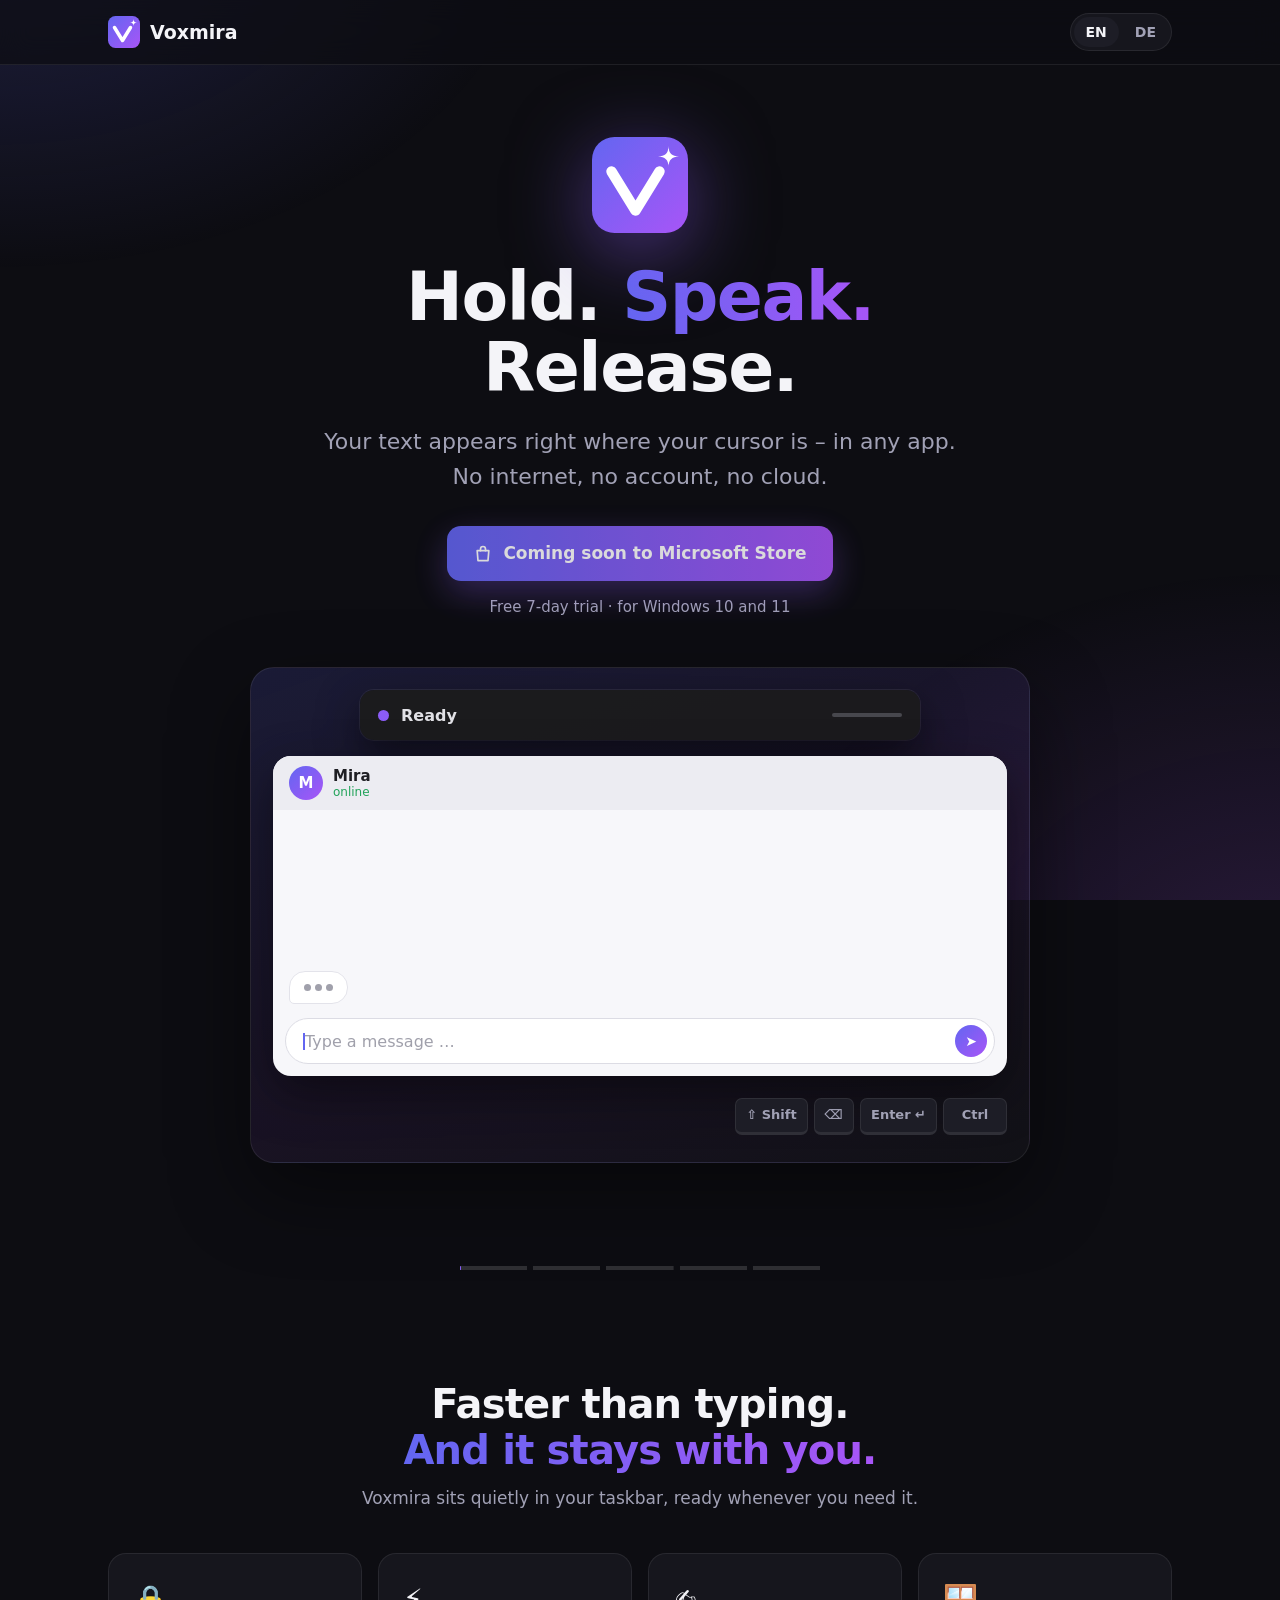
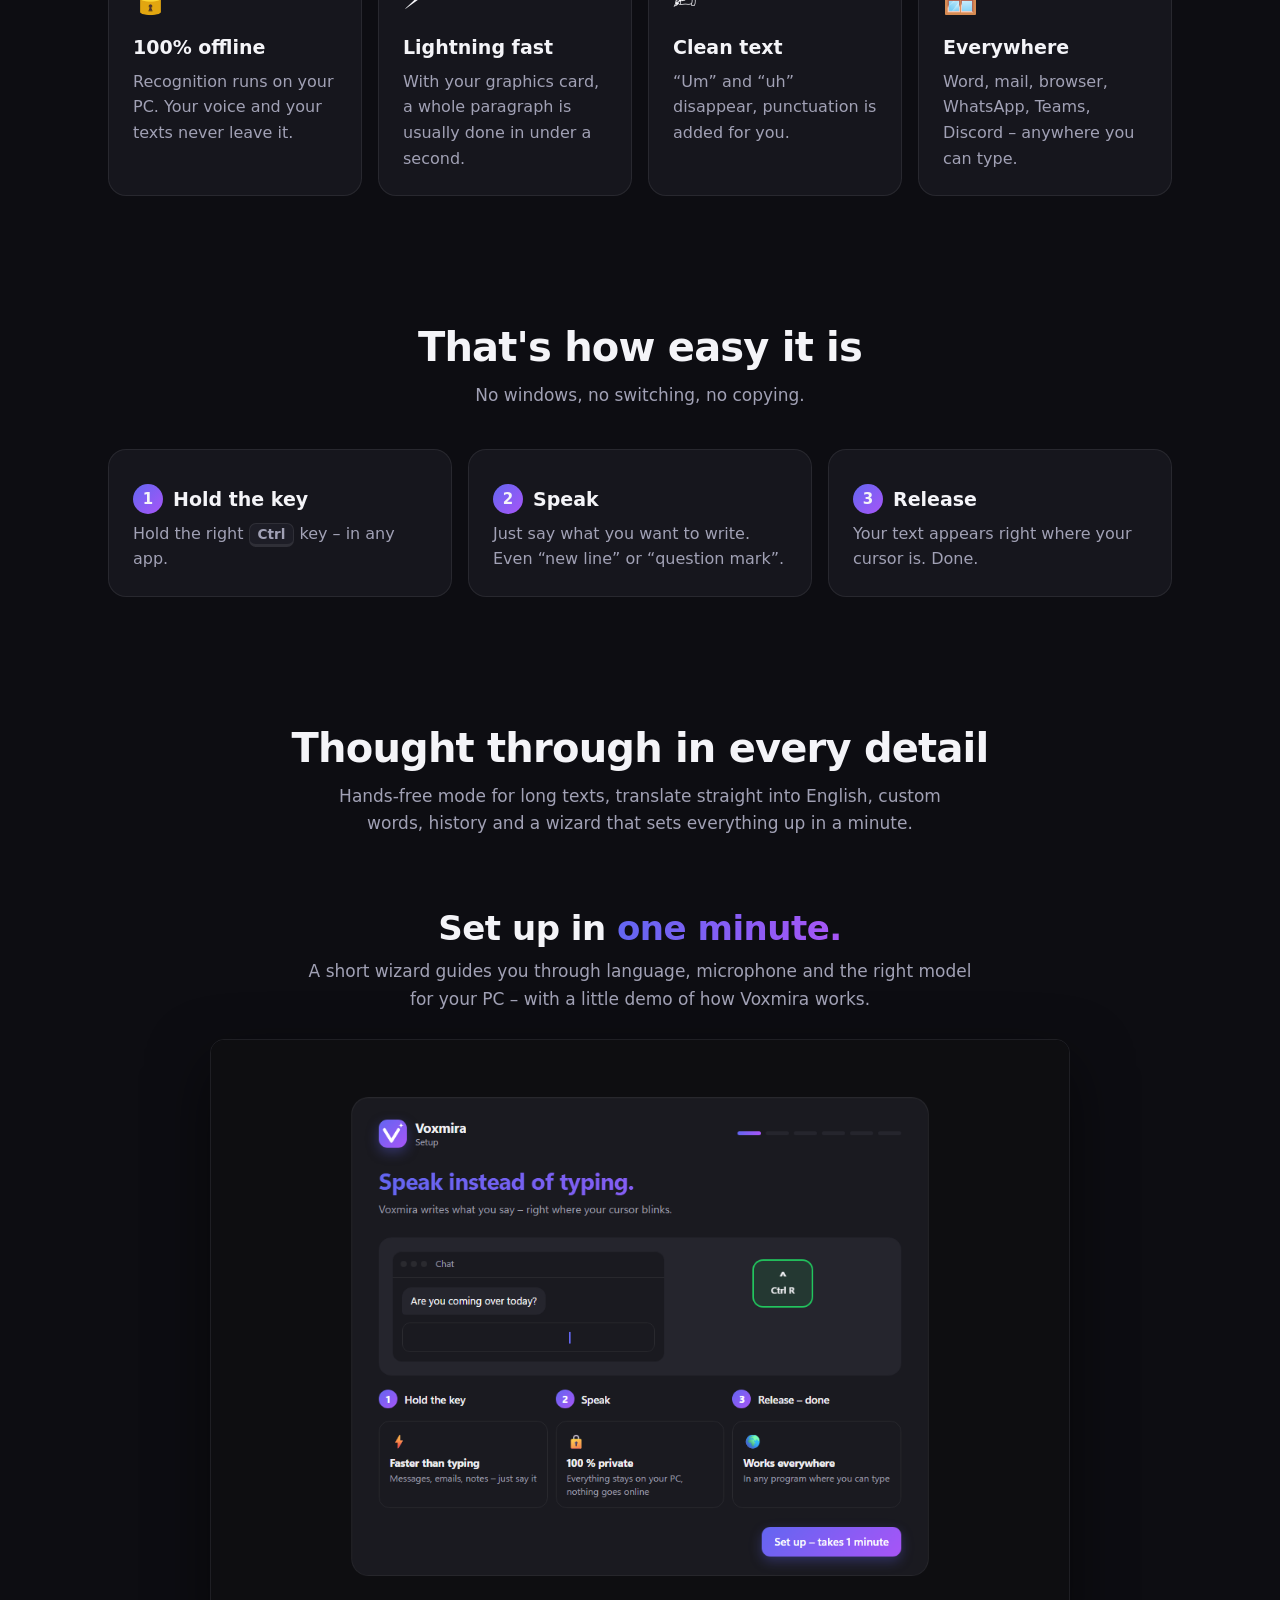
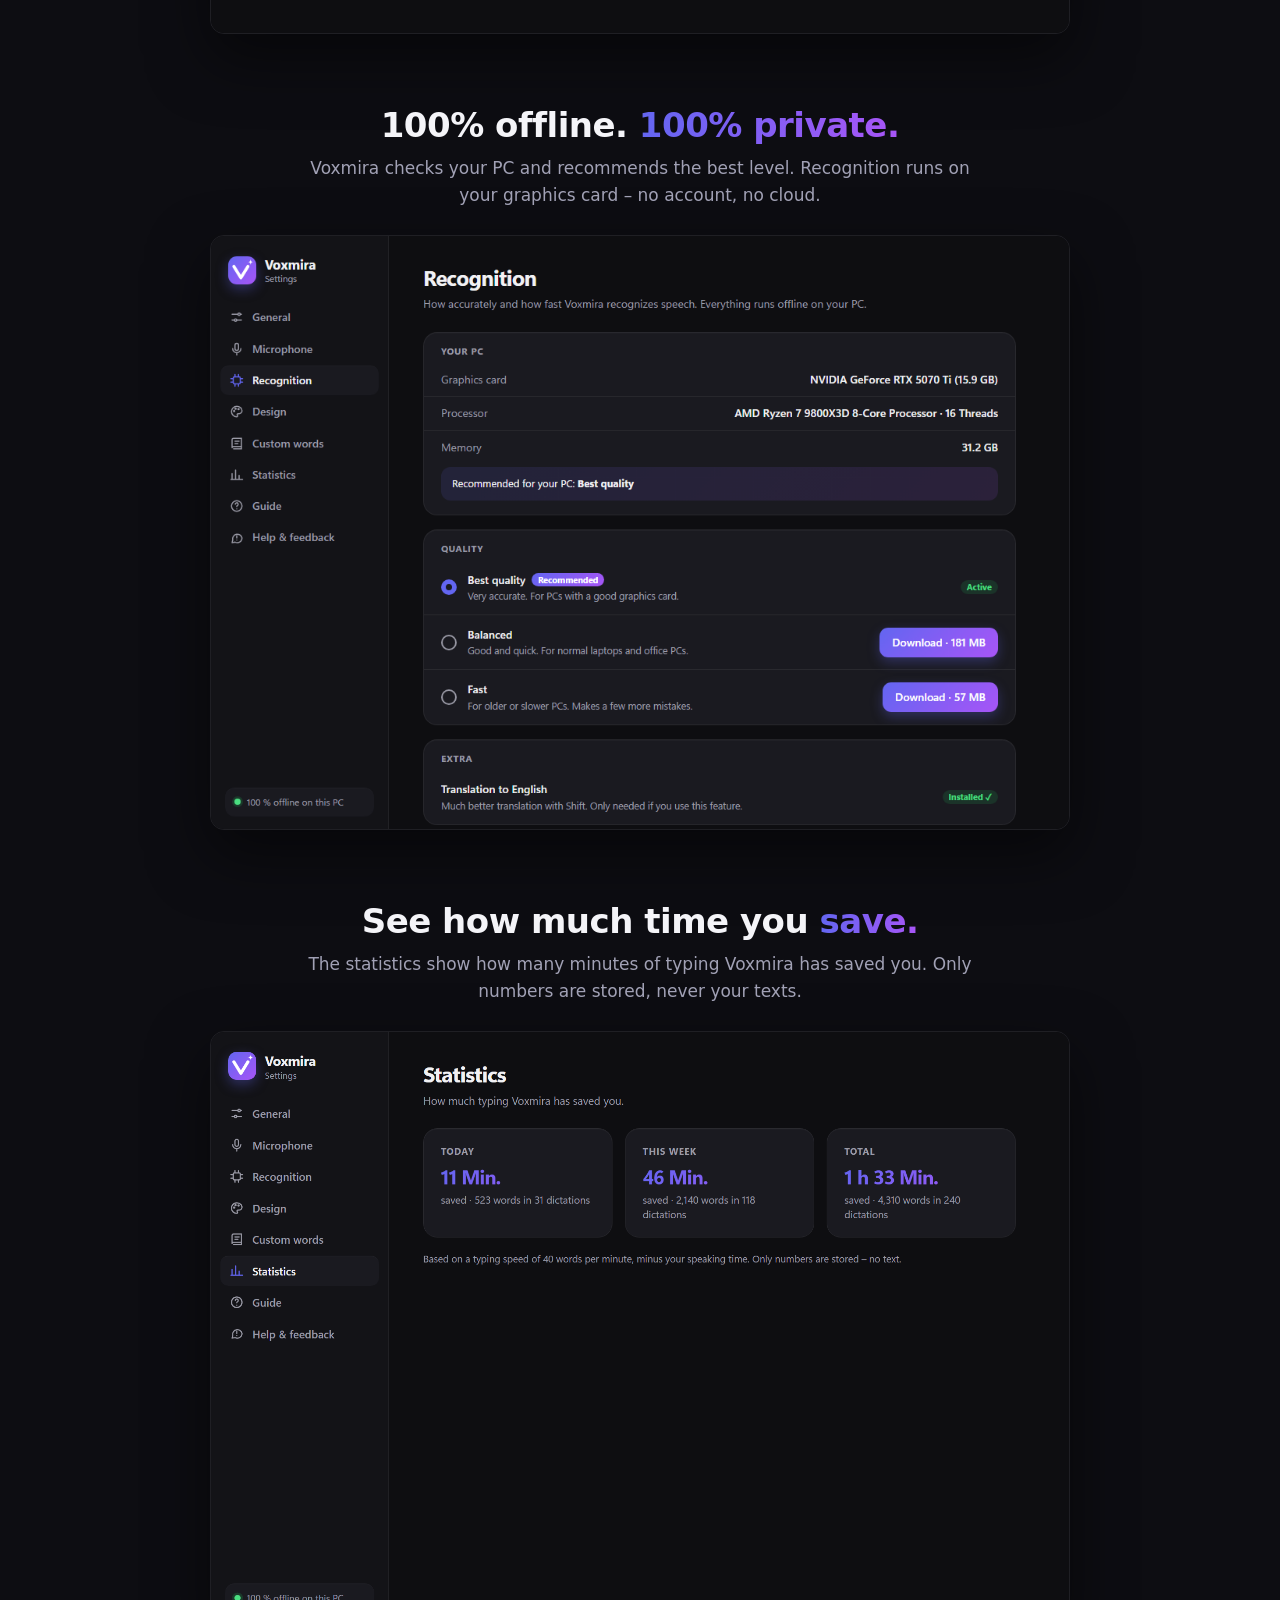
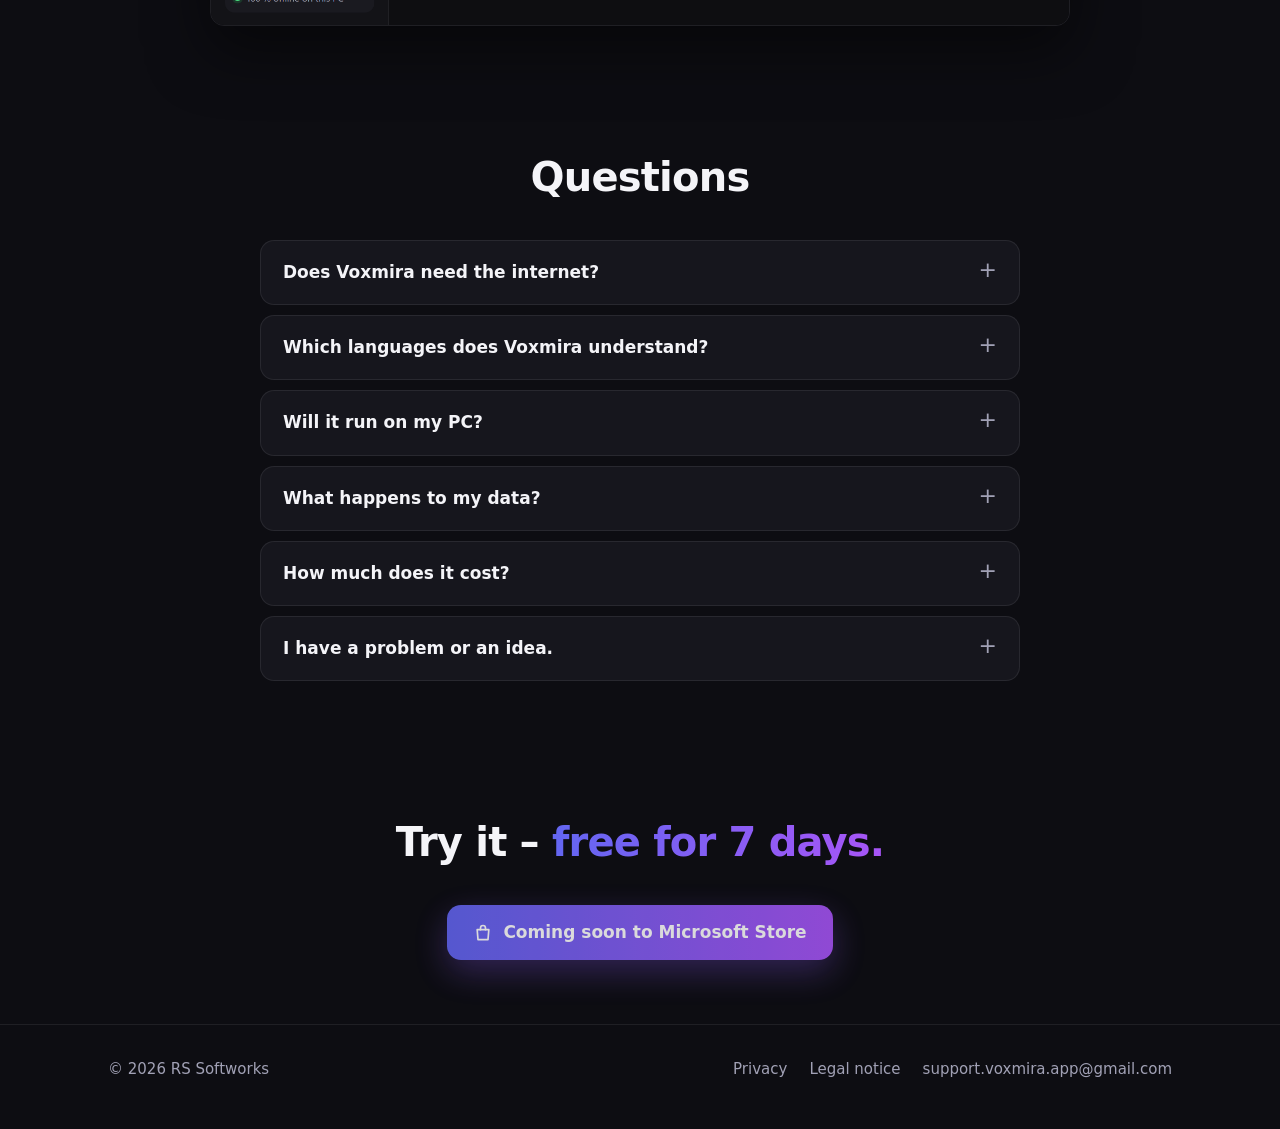
==== commit da4de9f7: "Webseite: Stand 2026-11-26" ====
--- a/index.html
+++ b/index.html
@@ -1,23 +1,23 @@
 <!doctype html>
-<html lang="de" data-lang="de">
+<html lang="en" data-lang="en">
 <head>
 <meta charset="utf-8">
 <meta name="viewport" content="width=device-width, initial-scale=1">
-<title>Voxmira – Sprechen statt tippen</title>
-<meta name="description" content="Voxmira: Taste halten, sprechen, loslassen – dein Text steht sofort dort, wo der Cursor blinkt. In jedem Programm, 100 % offline. Für Windows.">
-<meta property="og:title" content="Voxmira – Sprechen statt tippen">
-<meta property="og:description" content="Taste halten, sprechen, loslassen. In jedem Programm, 100 % offline.">
+<title>Voxmira – Voice typing for Windows</title>
+<meta name="description" content="Voxmira: Hold a key, speak, release – your text appears right where your cursor is. 100% offline voice typing for Windows.">
+<meta property="og:title" content="Voxmira – Voice typing for Windows">
+<meta property="og:description" content="Hold. Speak. Release. Your text appears where you type. 100% offline.">
 <!-- Vorschau beim Teilen (WhatsApp, X, …): Bild-Adresse muss vollständig sein. Bei eigener Domain hier anpassen. -->
 <meta property="og:type" content="website">
 <meta property="og:url" content="https://voxmira.github.io/">
 <meta property="og:site_name" content="Voxmira">
-<meta property="og:image" content="https://voxmira.github.io/img/werbebild-de.png">
+<meta property="og:image" content="https://voxmira.github.io/img/werbebild-en.png">
 <meta property="og:image:width" content="1920">
 <meta property="og:image:height" content="1080">
 <meta name="twitter:card" content="summary_large_image">
 <link rel="icon" href="logo.svg" type="image/svg+xml">
-<link rel="stylesheet" href="style.css?v=8">
-<script src="config.js?v=5"></script>
+<link rel="stylesheet" href="style.css?v=11">
+<script src="config.js?v=6"></script>
 </head>
 <body>
 
@@ -25,8 +25,8 @@
   <div class="wrap">
     <a class="brand" href="./"><img src="logo.svg" alt="">Voxmira</a>
     <div class="langs" role="group" aria-label="Sprache / Language">
+      <button data-l="en" onclick="setLang('en')">EN</button>
       <button data-l="de" onclick="setLang('de')">DE</button>
-      <button data-l="en" onclick="setLang('en')">EN</button>
     </div>
   </div>
 </header>
@@ -62,6 +62,7 @@
             <kbd data-k="shift">⇧ Shift</kbd><kbd data-k="back">⌫</kbd><kbd data-k="enter">Enter ↵</kbd><kbd data-k="ctrl" class="main" id="fCtrl">Strg</kbd>
           </div>
         </div>
+        <div class="flogo" id="fLogo"><img src="logo.svg" alt=""><b>Voxmira</b><p id="fPunch"></p></div>
         <div class="fend" id="fEnd"><button class="btn ghost" id="fNext"></button></div>
       </div>
       <div class="subs"><p id="fSub"></p><small id="fHint"></small></div>
@@ -185,8 +186,8 @@
           <p lang="de">Du kannst Voxmira 7 Tage kostenlos und ohne Einschränkungen testen. Danach kaufst du es einmalig im Microsoft Store – kein Abo.</p>
           <p lang="en">You can try Voxmira free for 7 days without limits. After that, you buy it once in the Microsoft Store – no subscription.</p></details>
         <details><summary><span lang="de">Ich habe ein Problem oder eine Idee.</span><span lang="en">I have a problem or an idea.</span></summary>
-          <p lang="de">Schreib uns an <a data-mail></a>. In Voxmira unter „Hilfe &amp; Feedback“ kannst du auch einen Analysebericht mitschicken (ohne deine diktierten Texte).</p>
-          <p lang="en">Write to us at <a data-mail></a>. In Voxmira under “Help &amp; feedback” you can also attach a diagnostic report (without your dictated texts).</p></details>
+          <p lang="de">Schreib uns an <a data-mail href="mailto:support.voxmira.app@gmail.com">support.voxmira.app@gmail.com</a>. In Voxmira unter „Hilfe &amp; Feedback“ kannst du auch einen Analysebericht mitschicken (ohne deine diktierten Texte).</p>
+          <p lang="en">Write to us at <a data-mail href="mailto:support.voxmira.app@gmail.com">support.voxmira.app@gmail.com</a>. In Voxmira under “Help &amp; feedback” you can also attach a diagnostic report (without your dictated texts).</p></details>
       </div>
     </div>
   </section>
@@ -210,11 +211,11 @@
     <nav>
       <a href="datenschutz.html"><span lang="de">Datenschutz</span><span lang="en">Privacy</span></a>
       <a href="impressum.html"><span lang="de">Impressum</span><span lang="en">Legal notice</span></a>
-      <a data-mail></a>
+      <a data-mail href="mailto:support.voxmira.app@gmail.com">support.voxmira.app@gmail.com</a>
     </nav>
   </div>
 </footer>
 
-<script src="film.js?v=9"></script>
+<script src="film.js?v=10"></script>
 </body>
 </html>
--- a/style.css
+++ b/style.css
@@ -109,8 +109,6 @@
 
 .fover { position: absolute; inset: 0; display: none; pointer-events: none; }
 .fover.cards { display: flex; flex-wrap: wrap; align-content: center; justify-content: center; gap: 10px; padding: 60px 20px 70px; background: rgba(247, 247, 250, .72); backdrop-filter: blur(2px); }
-.fover.logo { display: flex; flex-direction: column; align-items: center; justify-content: center; gap: 10px; background: #0f0f16; color: #fff; font-size: 26px; animation: fadeIn .5s ease; }
-.fover.logo img { width: 84px; height: 84px; filter: drop-shadow(0 14px 30px rgba(139, 92, 246, .6)); animation: logoIn .7s cubic-bezier(.2, 1.4, .4, 1); }
 .chip { padding: 8px 15px; border-radius: 999px; background: #fff; border: 1px solid #e0e0ea; box-shadow: 0 6px 18px rgba(30, 30, 60, .12); font-size: 15px; font-weight: 600; color: #2c2c3a; animation: msgIn .35s ease; }
 .chip.key { color: #fff; border: 0; background: #1e1e28; }
 @keyframes fadeIn { from { opacity: 0; } }
@@ -231,3 +229,16 @@
 @keyframes typing { 50% { transform: translateY(-4px); opacity: .5; } }
 .cin .sendb { transition: transform .15s, box-shadow .15s; }
 .cin .sendb.on { transform: translateY(-50%) scale(.85); box-shadow: 0 0 0 6px rgba(99, 102, 241, .25); }
+
+/* Vorführung: Schluss – Bühne bleibt sichtbar, wird weichgezeichnet, Logo + Spruch blenden ein */
+.fover.cards { transition: opacity .5s ease; }
+.fover.out { opacity: 0; }
+.flogo { position: absolute; inset: 0; z-index: 2; display: flex; flex-direction: column; align-items: center; justify-content: center; gap: 6px; padding: 20px; text-align: center; pointer-events: none; opacity: 0; background: rgba(13, 13, 18, 0); -webkit-backdrop-filter: blur(0); backdrop-filter: blur(0); transition: opacity .6s ease, background .9s ease, backdrop-filter .9s ease, -webkit-backdrop-filter .9s ease; }
+.flogo.show { opacity: 1; background: rgba(13, 13, 18, .74); -webkit-backdrop-filter: blur(18px); backdrop-filter: blur(18px); }
+.flogo img, .flogo b, .flogo p { opacity: 0; transform: translateY(10px); transition: opacity .7s ease, transform .7s ease; }
+.flogo img { width: 72px; height: 72px; margin-bottom: 8px; }
+.flogo b { font-size: 30px; font-weight: 700; letter-spacing: -.5px; color: #fff; }
+.flogo p { margin: 4px 0 0; font-size: clamp(20px, 3.4vw, 30px); font-weight: 700; letter-spacing: -.6px; line-height: 1.2; color: #fff; }
+.flogo.show img { opacity: 1; transform: none; transition-delay: .45s; }
+.flogo.show b { opacity: 1; transform: none; transition-delay: .7s; }
+.flogo.show p { opacity: 1; transform: none; transition-delay: 1.3s; }
